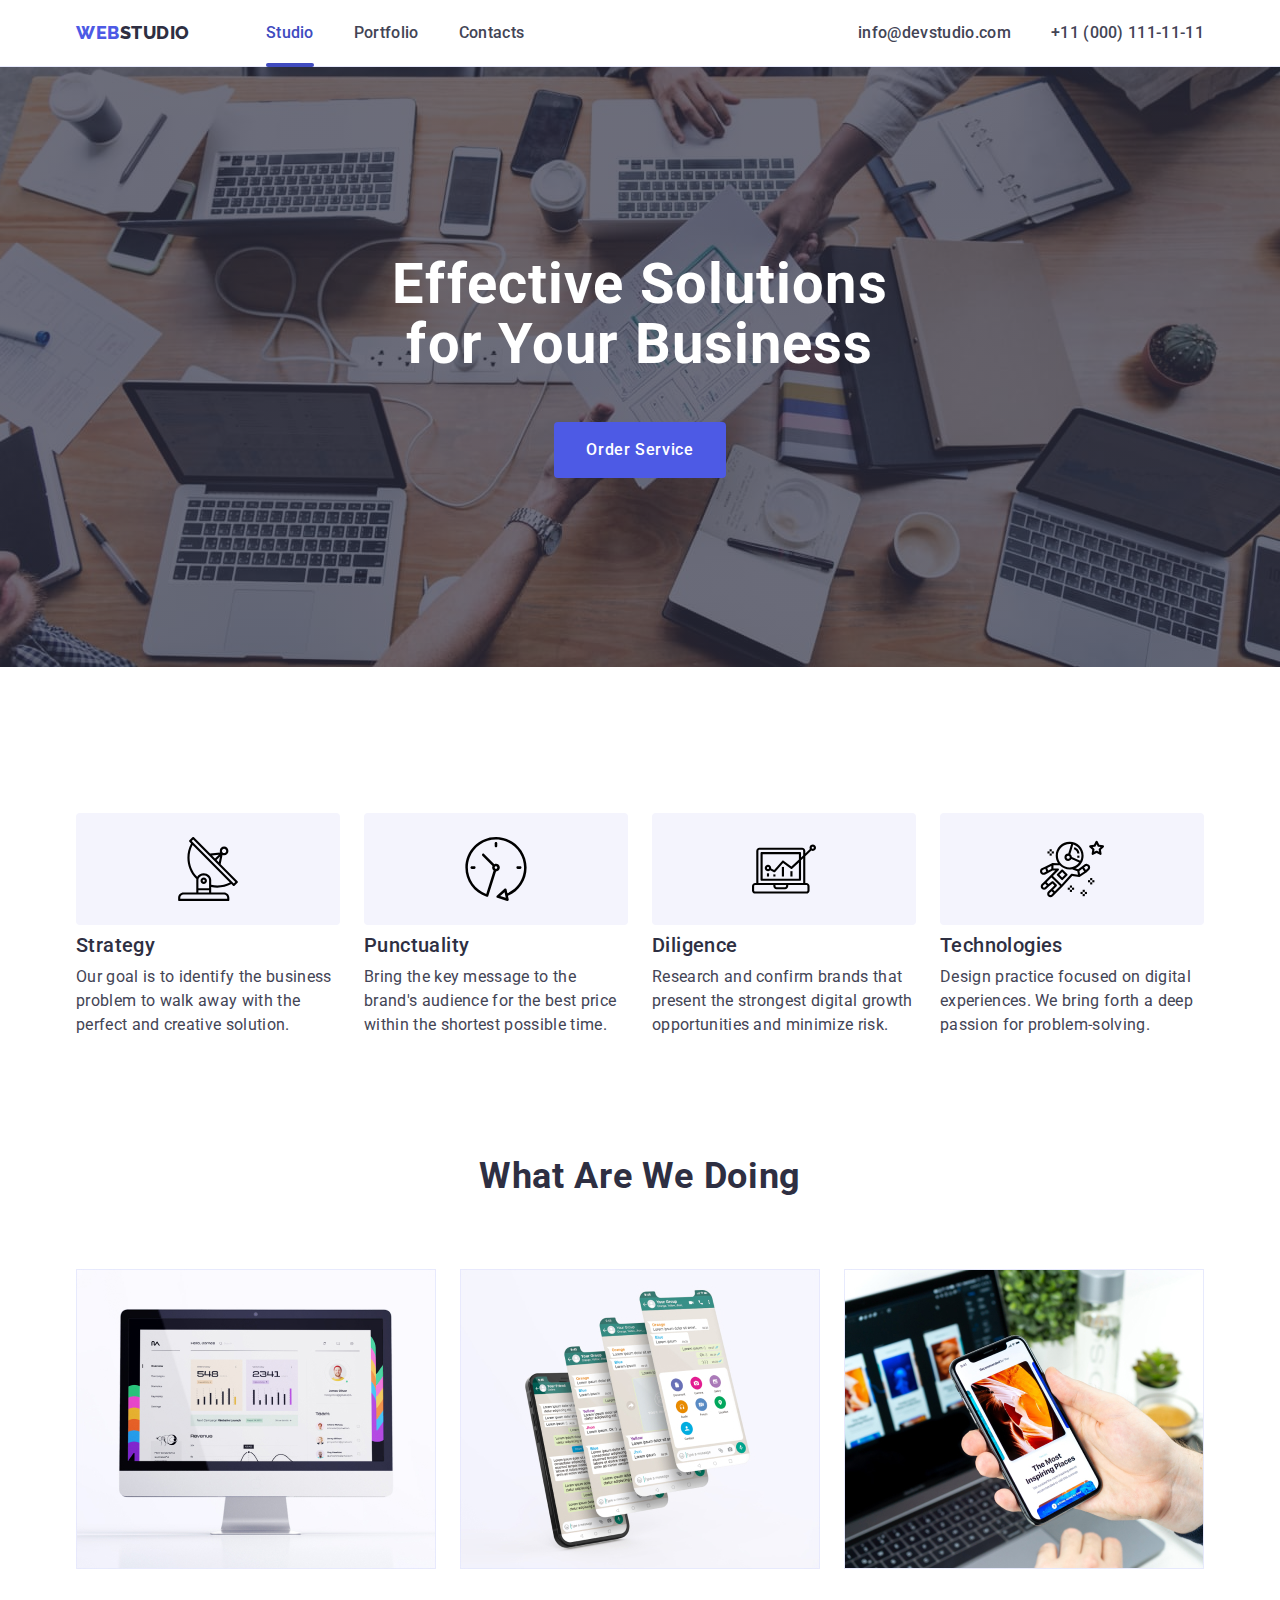
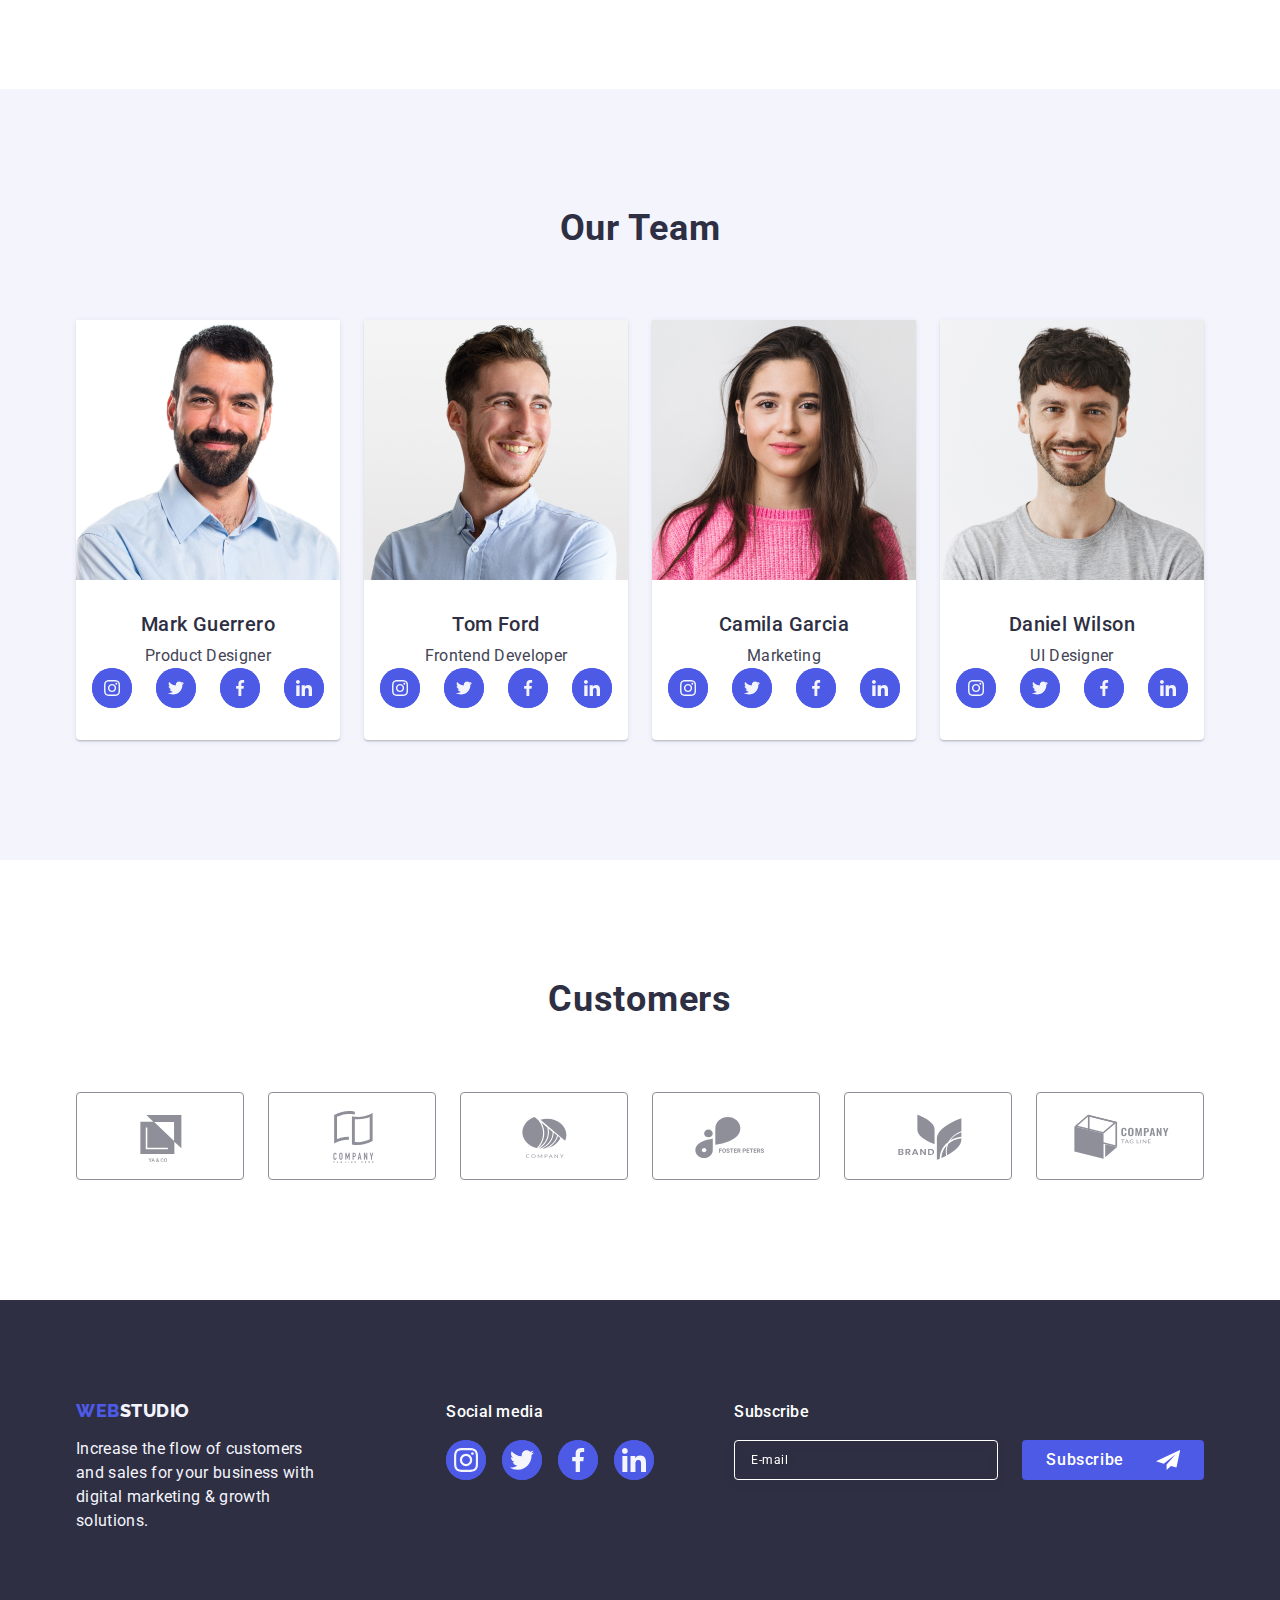
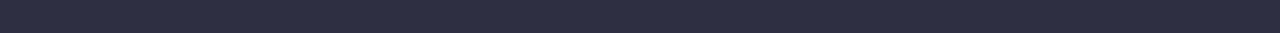
==== index.html @ 7e7fd212 "Studio" ====
<!DOCTYPE html>
<html lang="en">
  <head>
    <meta charset="UTF-8" />
    <meta http-equiv="X-UA-Compatible" content="IE=edge" />
    <meta name="viewport" content="width=device-width, initial-scale=1.0" />
    <title>Studio</title>
    <link rel="preconnect" href="https://fonts.googleapis.com" />
    <link rel="preconnect" href="https://fonts.gstatic.com" crossorigin />
    <link
      href="https://fonts.googleapis.com/css2?family=Raleway:wght@400;500;700&family=Roboto:wght@400;500;700&display=swap"
      rel="stylesheet"
    />
    <link
      rel="stylesheet"
      href="https://cdnjs.cloudflare.com/ajax/libs/modern-normalize/1.1.0/modern-normalize.min.css"
    />
    <link rel="stylesheet" href="./css/styles.css" />
  </head>
  <body>
    <header class="page-head">
      <div class="pg-hd container">
        <nav class="nav">
          <a href="./index.html" class="logo link">
            Web<span class="web">Studio</span></a
          >
          <ul class="site-nav list">
            <li class="item"><a href="./index.html" class="current-link">Studio</a></li>
            <li class="item">
              <a href="./portfolio.html" class="link">Portfolio</a>
            </li>
            <li class="item"><a href="" class="link">Contacts</a></li>
          </ul>
        </nav>
        <address class="address">
          <ul class="contact list">
            <li class="item">
              <a href="mailto:info@devstudio.com" class="link"
                >info@devstudio.com</a
              >
            </li>

            <li class="item">
              <a href="tel:+110001111111" class="link">+11 (000) 111-11-11</a>
            </li>
          </ul>
        </address>
      </div>
    </header>

    <main>
      <!-- hero -->
      <section class="hero">
        <div class="container">
          <h1 class="hero-title">Effective Solutions for Your Business</h1>
          <button type="button" class="button stu" data-modal-open>
            Order Service
          </button>
        </div>
      </section>
      <!-- Adventages -->
      <section class="section adventages">
        <div class="container">
          <h2 class="adv-title">Adventages</h2>
          <ul class="advent list">
            <li class="adventage-item">
              <div class="svg-adv">
                <svg width="64" height="64">
                  <use href="./images/icons.svg#icon-antenna"></use>
                </svg>
              </div>
              <h3 class="adventages-title">Strategy</h3>
              <p class="text">
                Our goal is to identify the business problem to walk away with
                the perfect and creative solution.
              </p>
            </li>
            <li class="adventage-item">
              <div class="svg-adv">
                <svg height="64" width="64">
                  <use href="./images/icons.svg#icon-clock"></use>
                </svg>
              </div>
              <h3 class="adventages-title">Punctuality</h3>
              <p class="text">
                Bring the key message to the brand's audience for the best price
                within the shortest possible time.
              </p>
            </li>
            <li class="adventage-item">
              <div class="svg-adv">
                <svg width="64" height="64">
                  <use href="./images/icons.svg#icon-diagram"></use>
                </svg>
              </div>
              <h3 class="adventages-title">Diligence</h3>
              <p class="text">
                Research and confirm brands that present the strongest digital
                growth opportunities and minimize risk.
              </p>
            </li>
            <li class="adventage-item">
              <div class="svg-adv">
                <svg width="64" height="64">
                  <use href="./images/icons.svg#icon-astronaut"></use>
                </svg>
              </div>
              <h3 class="adventages-title">Technologies</h3>
              <p class="text">
                Design practice focused on digital experiences. We bring forth a
                deep passion for problem-solving.
              </p>
            </li>
          </ul>
        </div>
      </section>
      <!-- What are we doing -->
      <section class="doo section">
        <div class="container">
          <h2 class="section-title">What are we doing</h2>
          <ul class="doing list">
            <li class="item">
              <img src="./images/mon.jpg" alt="Monitor" width="360" />
            </li>
            <li class="item">
              <img
                src="./images/phones.jpg"
                alt="phone with duplicated screens"
                width="360"
              />
            </li>
            <li class="item">
              <img
                src="./images/phone&mon.jpg"
                alt="phone and on the background monitor"
                width="360"
              />
            </li>
          </ul>
        </div>
      </section>
      <!-- Our Team -->
      <section class="section team">
        <div class="container">
          <h2 class="section-title">Our Team</h2>
          <ul class="team-list list">
            <li class="card">
              <img
                src="./images/worker1.jpg"
                alt="Man have black beard and wearing blue shirt"
                width="264"
              />

              <div class="tim">
                <h3 class="team-name">Mark Guerrero</h3>
                <p class="prof">Product Designer</p>
                <ul class="socmed list">
                  <li class="socmed-cont">
                    <a href="" class="socmed-link-sec">
                      <svg class="socmed-icon" width="16" height="16">
                        <use href="./images/icons.svg#icon-instagram"></use>
                      </svg>
                    </a>
                  </li>
                  <li class="socmed-cont">
                    <a href="" class="socmed-link-sec">
                      <svg class="socmed-icon" width="16" height="16">
                        <use href="./images/icons.svg#icon-twitter"></use>
                      </svg>
                    </a>
                  </li>
                  <li class="socmed-cont">
                    <a href="" class="socmed-link-sec"
                      ><svg class="socmed-icon" width="16" height="16">
                        <use href="./images/icons.svg#icon-facebook"></use>
                      </svg>
                    </a>
                  </li>
                  <li class="socmed-cont">
                    <a href="" class="socmed-link-sec"
                      ><svg class="socmed-icon" width="16" height="16">
                        <use href="./images/icons.svg#icon-linkedin"></use>
                      </svg>
                    </a>
                  </li>
                </ul>
              </div>
            </li>

            <li class="card">
              <img
                src="./images/worker2.jpg"
                alt="Man have red beard and wearing blue shirt"
                width="264"
              />
              <div class="tim">
                <h3 class="team-name">Tom Ford</h3>
                <p class="prof">Frontend Developer</p>

                <ul class="socmed list">
                  <li class="socmed-cont">
                    <a href="" class="socmed-link-sec">
                      <svg class="socmed-icon" width="16" height="16">
                        <use href="./images/icons.svg#icon-instagram"></use>
                      </svg>
                    </a>
                  </li>
                  <li class="socmed-cont">
                    <a href="" class="socmed-link-sec">
                      <svg class="socmed-icon" width="16" height="16">
                        <use href="./images/icons.svg#icon-twitter"></use>
                      </svg>
                    </a>
                  </li>
                  <li class="socmed-cont">
                    <a href="" class="socmed-link-sec"
                      ><svg class="socmed-icon" width="16" height="16">
                        <use href="./images/icons.svg#icon-facebook"></use>
                      </svg>
                    </a>
                  </li>
                  <li class="socmed-cont">
                    <a href="" class="socmed-link-sec"
                      ><svg class="socmed-icon" width="16" height="16">
                        <use href="./images/icons.svg#icon-linkedin"></use>
                      </svg>
                    </a>
                  </li>
                </ul>
              </div>
            </li>
            <li class="card">
              <img
                src="./images/worker3.jpg"
                alt="Girl with long brown hair and wearing in pink sweater"
                width="264"
              />
              <div class="tim">
                <h3 class="team-name">Camila Garcia</h3>
                <p class="prof">Marketing</p>

                <ul class="socmed list">
                  <li class="socmed-cont">
                    <a href="" class="socmed-link-sec">
                      <svg class="socmed-icon" width="16" height="16">
                        <use href="./images/icons.svg#icon-instagram"></use>
                      </svg>
                    </a>
                  </li>
                  <li class="socmed-cont">
                    <a href="" class="socmed-link-sec">
                      <svg class="socmed-icon" width="16" height="16">
                        <use href="./images/icons.svg#icon-twitter"></use>
                      </svg>
                    </a>
                  </li>
                  <li class="socmed-cont">
                    <a href="" class="socmed-link-sec"
                      ><svg class="socmed-icon" width="16" height="16">
                        <use href="./images/icons.svg#icon-facebook"></use>
                      </svg>
                    </a>
                  </li>
                  <li class="socmed-cont">
                    <a href="" class="socmed-link-sec"
                      ><svg class="socmed-icon" width="16" height="16">
                        <use href="./images/icons.svg#icon-linkedin"></use>
                      </svg>
                    </a>
                  </li>
                </ul>
              </div>
            </li>
            <li class="card">
              <img
                src="./images/worker4.jpg"
                alt="Man have short black beard and wearing gray t-shirt"
                width="264"
              />
              <div class="tim">
                <h3 class="team-name">Daniel Wilson</h3>
                <p class="prof">UI Designer</p>
                <ul class="socmed list">
                  <li class="socmed-cont">
                    <a href="" class="socmed-link-sec">
                      <svg class="socmed-icon" width="16" height="16">
                        <use href="./images/icons.svg#icon-instagram"></use>
                      </svg>
                    </a>
                  </li>
                  <li class="socmed-cont">
                    <a href="" class="socmed-link-sec">
                      <svg class="socmed-icon" width="16" height="16">
                        <use href="./images/icons.svg#icon-twitter"></use>
                      </svg>
                    </a>
                  </li>
                  <li class="socmed-cont">
                    <a href="" class="socmed-link-sec"
                      ><svg class="socmed-icon" width="16" height="16">
                        <use href="./images/icons.svg#icon-facebook"></use>
                      </svg>
                    </a>
                  </li>
                  <li class="socmed-cont">
                    <a href="" class="socmed-link-sec"
                      ><svg class="socmed-icon" width="16" height="16">
                        <use href="./images/icons.svg#icon-linkedin"></use>
                      </svg>
                    </a>
                  </li>
                </ul>
              </div>
            </li>
          </ul>
        </div>
      </section>

      <!-- Customers -->

      <section class="cust-section">
        <div class="container">
          <h2 class="section-title customer">Customers</h2>
          <ul class="custom list">
            <li class="cust">
              <a href="" class="cust-link">
                <svg class="cust-svg" width="104" height="56">
                  <use href="./images/icons.svg#icon-Logo"></use>
                </svg>
              </a>
            </li>
            <li class="cust">
              <a href="" class="cust-link">
                <svg class="cust-svg" width="104" height="56">
                  <use href="./images/icons.svg#icon-Logo-1"></use>
                </svg>
              </a>
            </li>
            <li class="cust">
              <a href="" class="cust-link">
                <svg class="cust-svg" width="104" height="56">
                  <use href="./images/icons.svg#icon-Logo-2"></use>
                </svg>
              </a>
            </li>
            <li class="cust">
              <a href="" class="cust-link">
                <svg class="cust-svg" width="104" height="56">
                  <use href="./images/icons.svg#icon-Logo-3"></use>
                </svg>
              </a>
            </li>
            <li class="cust">
              <a href="" class="cust-link">
                <svg class="cust-svg" width="104" height="56">
                  <use href="./images/icons.svg#icon-Logo-4"></use>
                </svg>
              </a>
            </li>
            <li class="cust">
              <a href="" class="cust-link">
                <svg class="cust-svg" width="104" height="56">
                  <use href="./images/icons.svg#icon-Logo-5"></use>
                </svg>
              </a>
            </li>
          </ul>
        </div>
      </section>
    </main>

    <footer class="foot-site">
      <div class="foot-cont container">
        <div class="foot">
          <a href="./index.html" class="logo-footer link"
            >Web<span class="web">Studio</span></a
          >
          <p class="foot-text">
            Increase the flow of customers and sales for your business with
            digital marketing & growth solutions.
          </p>
        </div>
        <div class="social-media">
          <p class="foot-h">Social media</p>
          <ul class="socmed-item list">
            <li class="socmed-cont">
              <a href="" class="socmed-link"
                ><svg class="socmed-icon" width="24" height="24">
                  <use href="./images/icons.svg#icon-instagram"></use>
                </svg>
              </a>
            </li>
            <li class="socmed-cont">
              <a href="" class="socmed-link"
                ><svg class="socmed-icon" width="24" height="24">
                  <use href="./images/icons.svg#icon-twitter"></use>
                </svg>
              </a>
            </li>
            <li class="socmed-cont">
              <a href="" class="socmed-link"
                ><svg class="socmed-icon" width="24" height="24">
                  <use href="./images/icons.svg#icon-facebook"></use>
                </svg>
              </a>
            </li>
            <li class="socmed-cont">
              <a href="" class="socmed-link"
                ><svg class="socmed-icon" width="24" height="24">
                  <use href="./images/icons.svg#icon-linkedin"></use>
                </svg>
              </a>
            </li>
          </ul>
        </div>

        <div class="mail-podpis">
          <p class="foot-h">Subscribe</p>
          <form class="mailing-list">
            <label class="mailling">
              <input
                type="email"
                name="mail"
                placeholder="E-mail"
                class="e-mail"
              />
            </label>
            <button type="submit" class="sub button">
              Subscribe
              <svg width="24" height="24" class="send-ic">
                <use href="./images/icons.svg#icon-send"></use>
              </svg>
            </button>
          </form>
        </div>
      </div>
    </footer>

    <!-- modal -->

    <div class="backdrop is-hidden" data-modal>
      <div class="modal">
        <button type="button" class="close-but" data-modal-close>
          <svg width="8" height="8" class="cross">
            <use href="./images/icons.svg#icon-close"></use>
          </svg>
        </button>

        <p class="modal-title">Leave your contacts and we will call you back</p>

        <form>
          <div class="user-point">
            <label class="label" for="user-name"> Name </label>

            <div class="form-field">
              <input
                type="text"
                name="user-name"
                id="user-name"
                class="form-input"
              />

              <svg class="modal-img" width="18" height="24">
                <use href="./images/icons.svg#icon-person"></use>
              </svg>
            </div>
          </div>

          <div class="user-point">
            <label class="label" for="user-phone"> Phone </label>

            <div class="form-field">
              <input type="tel" name="tel" id="user-phone" class="form-input" />

              <svg class="modal-img" width="18" height="24">
                <use href="./images/icons.svg#icon-phone"></use>
              </svg>
            </div>
          </div>

          <div class="user-point">
            <label class="label" for="user-mail"> Email </label>

            <div class="form-field">
              <input
                type="text"
                name="mail"
                id="user-mail"
                class="form-input"
              />

              <svg class="modal-img" width="18" height="24">
                <use href="./images/icons.svg#icon-email"></use>
              </svg>
            </div>
          </div>

          <div class="comment-form">
            <label for="user-comment" class="label"> Comment</label>

            <textarea
              name="user-comment"
              id="user-comment"
              rows="5"
              placeholder="Text input"
              class="form-input textarea"
            ></textarea>
          </div>

          <div class="checkbox-form">
            <input
              type="checkbox"
              name="user-privacy"
              value="true"
              id="user-privacy"
              class="checkbox visually-hidden"
            />

            <label for="user-privacy" class="label">
              <span class="chebox">
                <svg width="10" height="8" class="che-box">
                  <use href="./images/icons.svg#icon-Accept"></use>
                </svg>
              </span>
              I accept the terms and conditions of the
              <a href="#" class="upp">Privacy Policy</a>
            </label>
          </div>

          <button type="submit" class="button send">Send</button>
        </form>
        
      </div>
    </div>

    <!-- open/close button -->

    <script src="./js/modal.js"></script>
  </body>
</html>
---- css/styles.css ----
:root {
  --general-text-color: #434455;
  --footer-text-color: #f4f4fd;
  --title-text-color: #2e2f42;
  --primty-brand: #4d5ae5;
  --CTA: #404bbf;
  --port-but: #e7e9fc;
  --primary-white: #ffffff;
  --team-bg: #f4f4fd;
  --green: #31d0aa;
}

h1,
h2,
h3,
h4,
p {
  margin-top: 0;
  margin-bottom: 0;
}

ul {
  padding: 0;
}

.container {
  width: 1158px;
  margin-right: auto;
  margin-left: auto;
  padding: 0 15px;

  /* temprorary */
  /* outline: 2px solid tomato; */
}

img {
  display: block;
}

body {
  font-family: "Roboto", sans-serif;
  background-color: #ffffff;
  font-style: normal;
  font-weight: 500;
  font-size: 16px;
  line-height: 1.1;
  letter-spacing: 0.02em;
  color: var(--general-text-color);
}

.visually-hidden {
  position: absolute;
  width: 1px;
  height: 1px;
  margin: -1px;
  bottom: 0;
  padding: 0;
  white-space: nowrap;
  clip-path: inset(100%);
  clip: rect(0 0 0 0);
  overflow: hidden;
}

/* logo */

.logo {
  text-decoration: none;
  color: var(--primty-brand);
  text-transform: uppercase;
  font-family: "Raleway", sans-serif;
  font-style: normal;
  font-weight: 800;
  font-size: 18px;
  line-height: 1.17;
  letter-spacing: 0.03em;

  margin-right: 76px;
}

.logo .link {
  text-decoration: none;
  margin-right: 76px;
}

.web {
  color: var(--title-text-color);
}

.page-head {
  border-bottom: 1px solid var(--port-but);
  box-shadow: 0px 2px 1px rgba(46, 47, 66, 0.08),
    0px 1px 1px rgba(46, 47, 66, 0.16), 0px 1px 6px rgba(46, 47, 66, 0.08);
}

.pg-hd {
  display: flex;
  width: 1158px;
  margin: 0 auto;
  align-items: center;
}

/* nav */
.nav {
  display: flex;
  align-items: center;
}

.site-nav {
  display: flex;
}

.site-nav > .item {
  margin-right: 40px;
  position: relative;
}

.site-nav .item:last-child {
  margin-right: 0;
}

.current-link {
  color: var(--CTA);
  position: relative;
  padding-bottom: 24px;
  padding-top: 24px;
  text-decoration: none;
  display: block;
}

/* .current-link::after {
  content: '';
  position: absolute;
  left: 0;
  bottom: -1px;

  display: block;
  width: 100%;
  height: 4px;
  border-radius: 2px;
  background-color: var(--CTA);
} */

.list {
  list-style: none;
  margin-top: 0;
  margin-bottom: 0;
}

.site-nav .link {
  position: relative;
  display: block;
  padding-top: 24px;
  padding-bottom: 24px;
  text-decoration: none;
  color: currentColor;

  transition: color 250ms cubic-bezier(0.4, 0, 0.2, 1);
}

.site-nav .current-link::after {
  content: "";
  position: absolute;
  left: 0;
  bottom: -1px;

  display: block;
  width: 100%;
  height: 4px;
  border-radius: 2px;
  background-color: var(--CTA);
}

.site-nav .link:hover,
.site-nav .link:focus,
.site-nav .link:active {
  color: var(--CTA);
}

/* address */

.contact {
  display: flex;
  align-items: center;
}

.contact .link {
  transition: color 250ms cubic-bezier(0.4, 0, 0.2, 1);
}

.contact > .item:not(:last-child) {
  margin-right: 40px;
}

.address {
  list-style: none;
  font-style: normal;
  margin-left: auto;
}

.address .link:hover,
.address .link:focus {
  list-style: none;
  color: var(--CTA);
}

.address .link {
  text-decoration: none;
  color: var(--general-text-color);
}

/* buttons */

.button {
  font-family: "Roboto", sans-serif;
  font-size: 16px;
  font-weight: 500;
  line-height: 1.5;
  letter-spacing: 0.04em;
  text-align: center;
  cursor: pointer;
  border-radius: 4px;
  min-width: 169px;
  height: 56px;
  border: none;
  display: block;
}

.stu {
  color: var(--primary-white);
  background-color: var(--primty-brand);
  padding: 16px 32px;
  margin-right: auto;
  margin-left: auto;

  transition: background-color 250ms cubic-bezier(0.4, 0, 0.2, 1);
}

.stu:hover,
.stu:focus {
  background-color: var(--CTA);
}

.port {
  padding-left: 24px;
  padding-right: 24px;
  padding-top: 12px;
  padding-bottom: 12px;
  color: var(--primty-brand);
  background-color: var(--team-bg);
  border: 1px solid var(--port-but);

  font-family: "Roboto", sans-serif;
  font-size: 16px;
  font-weight: 500;
  line-height: 1.5;
  letter-spacing: 0.04em;
  text-align: center;
  cursor: pointer;
  border-radius: 4px;
  height: 56px;
  border: none;
  display: block;

  transition: color 250ms cubic-bezier(0.4, 0, 0.2, 1),
    background-color 250ms cubic-bezier(0.4, 0, 0.2, 1),
    border-color 250ms cubic-bezier(0.4, 0, 0.2, 1),
    box-shadow 250ms cubic-bezier(0.4, 0, 0.2, 1);
}

.port:hover,
.port:focus {
  color: var(--primary-white);
  background-color: var(--CTA);
  border: 1px solid transparent;
  box-shadow: 0px 3px 1px rgba(0, 0, 0, 0.1), 0px 2px 1px rgba(0, 0, 0, 0.08),
    0px 2px 2px rgba(0, 0, 0, 0.12);
}

/* studio */

/* sections */

.section {
  padding-top: 120px;
  /* background-color: teal; */
}

/* hero */

.hero {
  text-align: center;
  padding-top: 188px;
  padding-bottom: 188px;

  display: block;
  max-width: 1440px;
  min-height: 600px;
  margin-right: auto;
  margin-left: auto;
  background-image: linear-gradient(
      rgba(46, 47, 66, 0.7),
      rgba(46, 47, 66, 0.7)
    ),
    url(../images/bgim.jpg);
  background-size: cover;
  background-repeat: no-repeat;
  background-position: center;
}

.hero-title {
  color: var(--primary-white);
  font-style: normal;
  font-weight: 700;
  font-size: 56px;
  line-height: 1.07;
  letter-spacing: 0.02em;
  text-align: center;
  margin-bottom: 48px;
  max-width: 496px;
  margin-right: auto;
  margin-left: auto;
}
.section-title {
  color: var(--title-text-color);
}

/* adventages */

.adventages {
  padding-top: 120px;
  padding-bottom: 120px;
}

.advent {
  display: flex;
  justify-content: center;
}

.adventages ul {
  padding: 0;
}

.svg-adv {
  display: flex;
  content: "";
  height: 112px;
  background-color: var(--team-bg);
  border-radius: 4px;
  background-size: contain;
  background-repeat: no-repeat;
  background-position: center;
  align-items: center;
  justify-content: center;
  border-radius: 4px;
  margin-bottom: 8px;
}

.adventage-item {
  flex-basis: calc((100% - 3 * 24px) / 4);
}

.advent > .adventage-item:not(:last-child) {
  margin-right: 24px;
}

.list {
  list-style: none;
}

.adv-title {
  visibility: hidden;
}

.adventages-title {
  color: var(--title-text-color);
  font-size: 20px;
  font-weight: 500;
  line-height: 24px;
  letter-spacing: 0.02em;
  text-align: left;
  margin-bottom: 8px;
}

.adventages .text {
  font-weight: 400;
  font-size: 16px;
  line-height: 1.5;
}
/* What are we doing */

.doo {
  padding-bottom: 120px;
  padding-top: 0;
}

.doing {
  display: flex;
  justify-content: center;
}

.doing .item {
  margin-right: 24px;
}

.doing .item:last-child {
  margin-right: 0;
}

.section-title {
  font-style: normal;
  font-weight: 700;
  font-size: 36px;
  line-height: 1.1;
  color: var(--title-text-color);
  text-align: center;
  letter-spacing: 0.02em;
  text-transform: capitalize;
  text-align: center;
  margin-bottom: 72px;
}

/* team */

.tim {
  padding-top: 32px;
  padding-bottom: 32px;
}

.team {
  background-color: var(--team-bg);
  padding-top: 120px;
  padding-bottom: 120px;
  display: flex;
  flex-wrap: wrap;
  justify-content: center;
}

.team-list {
  display: flex;
}

.team-name {
  font-size: 20px;
  font-weight: 500;
  line-height: 24px;
  letter-spacing: 0.02em;
  color: var(--title-text-color);
  text-align: center;
  /* margin-top: 32px; */
  margin-bottom: 8px;
}

.team .card {
  background-color: var(--primary-white);
  border-radius: 0px 0px 4px 4px;
  flex-basis: calc((100% - 3 * 24px) / 4);
  box-shadow: 0px 1px 6px rgba(46, 47, 66, 0.08),
    0px 1px 1px rgba(46, 47, 66, 0.16), 0px 2px 1px rgba(46, 47, 66, 0.08);
}

.team .card:not(:last-child) {
  margin-right: 24px;
}

.n_and_p {
  /* padding-bottom: 32px;
  padding-top: 32px; */
  padding-left: 16px;
  padding-right: 16px;
}

.prof {
  font-weight: 400;
  font-size: 16px;
  line-height: 1.5;
  text-align: center;
  letter-spacing: 0.02em;
  /* margin-bottom: 32px; */
}

.card .socmed {
  justify-content: center;
}

/* Custoners */

.cust-section {
  padding-top: 120px;
  padding-bottom: 120px;
}

.custom {
  display: flex;
  gap: 24px;
}

.cust {
  width: calc((100% - 120px) / 6);
  height: 88px;
}

.cust-link {
  width: 100%;
  height: 100%;
  border: 1px solid #8e8f99;
  border-radius: 4px;
  display: flex;
  align-items: center;
  justify-content: center;
  color: #8e8f99;

  transition: border-color 250ms cubic-bezier(0.4, 0, 0.2, 1),
    color 250ms cubic-bezier(0.4, 0, 0.2, 1);
}

.cust-link:hover,
.cust-link:focus {
  border-color: var(--CTA);
  color: var(--CTA);
}

.cust-svg {
  fill: currentColor;
}

.customer {
  line-height: 1.11;
}

/* portfolio */

.hide-title {
  visibility: hidden;
}

.bitem:not(:last-child) {
  margin-right: 24px;
}

.btn {
  display: flex;
  justify-content: center;
  padding-top: 120px;
  margin-bottom: 72px;
}

.btn > .item:not(:last-child) {
  margin-right: 24px;
}

.main-portf {
  padding-top: 96px;
  padding-bottom: 120px;
}

.main-portf ul {
  padding: 0;
}

.examples {
  list-style: none;
  padding-top: 120px;
  display: flex;
  flex-wrap: wrap;
  justify-content: center;
}

.examples > .examples-item {
  width: calc((100% - 48px) / 3);
  border-top: none;
  margin-right: 24px;
  margin-bottom: 48px;

  position: relative;
}

.examples > .examples-item:nth-child(3n) {
  margin-right: 0;
}

.examples > .examples-item:nth-last-child(-n + 3) {
  margin-bottom: 0px;
}

.examples-item:hover,
.examples-item:focus {
  box-shadow: 0px 1px 6px rgba(46, 47, 66, 0.08),
    0px 1px 1px rgba(46, 47, 66, 0.16), 0px 2px 1px rgba(46, 47, 66, 0.08);
  cursor: pointer;
}

.item-item {
  padding: 32px 16px;
  border: 1px solid var(--port-but);
  border-top: none;
}

.example-title {
  font-size: 20px;
  font-weight: 500;
  line-height: 24px;
  letter-spacing: 0.02em;
  color: var(--title-text-color);
  margin-bottom: 8px;
}

.hide-title .list {
  list-style: none;
  text-decoration: none;
}

.examples .link {
  list-style: none;
  text-decoration: none;
  display: block;

  transition: box-shadow 250ms cubic-bezier(0.4, 0, 0.2, 1);
}

.examples .link:focus,
.examples .link:hover {
  box-shadow: 0px 1px 6px rgba(46, 47, 66, 0.08),
    0px 1px 1px rgba(46, 47, 66, 0.16), 0px 2px 1px rgba(46, 47, 66, 0.08);
}

.examples .text {
  color: var(--general-text-color);
}

.product-thumb {
  display: block;
  position: relative;

  overflow: hidden;
}

.text-desc {
  content: "";
  position: absolute;
  top: 0;

  font-size: 16px;
  line-height: 1.5;
  letter-spacing: 0.02em;

  padding: 40px 32px;

  background-color: var(--primty-brand);

  height: 100%;
  width: 100%;

  display: flex;

  color: var(--footer-text-color);
  font-weight: 400;

  /* opacity: 0; */

  transform: translateY(100%);
  transition: transform 250ms cubic-bezier(0.4, 0, 0.2, 1);
}

.link:hover .text-desc,
.link:focus .text-desc {
  /* opacity: 1; */

  transform: translateY(0%);
}

/* backdrop */

.backdrop {
  position: fixed;
  top: 0;
  right: 0;

  width: 100%;
  height: 100%;

  background: rgba(46, 47, 66, 0.4);
  opacity: 1;

  transition: opacity 250ms cubic-bezier(0.4, 0, 0.2, 1),
    visibility 250ms cubic-bezier(0.4, 0, 0.2, 1);
}

.is-hidden {
  opacity: 0;
  visibility: hidden;
  pointer-events: none;
}

.modal {
  position: absolute;
  /* left: 516px;
  top: 80px; */
  padding: 72px 24px 24px 24px;

  left: 50%;
  top: 50%;
  transform: translate(-50%, -50%);

  width: 408px;
  min-height: 584px;

  background: #fcfcfc;
  box-shadow: 0px 1px 1px rgba(0, 0, 0, 0.14), 0px 1px 3px rgba(0, 0, 0, 0.12),
    0px 2px 1px rgba(0, 0, 0, 0.2);
  border-radius: 4px;

  transition: transform 250ms cubic-bezier(0.4, 0, 0.2, 1);
}

.cross {
  position: absolute;
  left: 50%;
  top: 50%;
  transform: translate(-50%, -50%);

  gap: 8px;

  transition: fill 250ms cubic-bezier(0.4, 0, 0.2, 1);
}

.close-but {
  content: "";
  display: flex;
  width: 24px;
  height: 24px;
  border-radius: 50%;

  position: absolute;
  right: 24px;
  top: 24px;
  transform: translate(-50%, -505);

  background-color: var(--port-but);
  border: 1px solid rgba(0, 0, 0, 0.1);

  align-items: center;
  justify-content: center;
  cursor: pointer;

  padding: 0;

  transition: background-color 250ms cubic-bezier(0.4, 0, 0.2, 1),
    border 250ms cubic-bezier(0.4, 0, 0.2, 1);
}

.close-but:hover,
.close-but:focus {
  background-color: var(--CTA);
  border: none;
  fill: var(--primary-white);
}

.user-point {
  margin-bottom: 8px;
}

.comment-form {
  margin-bottom: 16px;
}

.checkbox-form {
  margin-bottom: 24px;
}

.modal-title {
  display: block;
  text-align: center;
  justify-content: center;

  font-style: normal;
  font-weight: 500;
  font-size: 16px;
  line-height: 1.5;
  text-align: center;
  letter-spacing: 0.02em;
  color: var(--title-text-color);

  margin-bottom: 16px;
}

.label {
  font-weight: 400;
  font-size: 12px;
  line-height: 1.17;

  letter-spacing: 0.04em;

  color: #8e8f99;

  display: block;
  margin-bottom: 4px;
}

.form-input {
  width: 100%;
  height: 40px;

  border: 1px solid rgba(46, 47, 66, 0.4);
  /* var(--title-text-color, 40%) */
  border-radius: 4px;

  background-color: transparent;
  outline: transparent;

  transition: border-color 250ms cubic-bezier(0.4, 0, 0.2, 1);

  padding: 14px 20px;
  padding-left: 38px;
}

.form-input:focus-within {
  border-color: var(--primty-brand);
}

.modal-img {
  position: absolute;
  top: 50%;
  left: 16px;
  transform: translateY(-50%);

  transition: fill 250ms cubic-bezier(0.4, 0, 0.2, 1);
}

.form-input:focus-within + .modal-img {
  fill: var(--primty-brand);
}

.form-field {
  position: relative;
  /* display: block; */
  margin-bottom: 8px;
}

.textarea {
  resize: none;
  display: block;
  width: 100%;
  height: 120px;

  margin-top: 4px;

  padding: 8px 16px;

  border: 1px solid rgba(46, 47, 66, 0.4);
  border-radius: 4px;

  font-style: normal;
  font-weight: 400;
  font-size: 12px;
  line-height: 1.17;
  letter-spacing: 0.04em;
  color: rgba(46, 47, 66, 0.4);
}

textarea::placeholder {
  font-style: normal;
  font-weight: 400;
  font-size: 12px;
  line-height: 0.85;
  color: rgba(46, 47, 66, 0.4);
}

.chebox {
  display: inline-flex;
  width: 16px;
  height: 16px;
  border: 2px solid rgba(46, 47, 66, 0.4);
  border-radius: 2px;
  margin-right: 8px;
  border: 1px solid rgba(46, 47, 66, 0.4);  

  align-items: center;
  justify-content: center;

  fill: transparent;
  transition: background-color 250ms cubic-bezier(0.4, 0, 0.2, 1),
    border 250ms cubic-bezier(0.4, 0, 0.2, 1),
    fill 250ms cubic-bezier(0.4, 0, 0.2, 1);
}

.checkbox-form input:checked ~ .label > .chebox {
  border: none;
  background-color: var(--CTA);
  fill: var(--team-bg);
}

/* .checkbox {
  appearance: none;
  position: absolute;
} */

.policy {
  display: flex;
  margin-top: 16px;
  appearance: none;
  position: absolute;
  align-items: center;
}

.label .upp {
  color: var(--primty-brand);
}

.send {
  display: block;
  background-color: var(--primty-brand);
  color: var(--primary-white);

  position: absolute;
  right: 120px;
  bottom: 24px;

  min-width: 169px;
  height: 56px;
  /* margin-top: 24px; */
  font-family: "Roboto", sans-serif;
  font-style: normal;
  font-weight: 500;
  font-size: 16px;
  line-height: 24px;
  align-items: center;
  text-align: center;
  letter-spacing: 0.04em;
  color: var(--primary-white);

  cursor: pointer;

  border: none;
  border-radius: 4px;
  transition: background-color 250ms cubic-bezier(0.4, 0, 0.2, 1);
}

/* footer */

.foot {
  display: block;
  width: 264px;
  justify-content: space-evenly;
  margin-right: 120px;
}

.foot-site {
  background-color: var(--title-text-color);
  color: var(--footer-text-color);
  padding-top: 100px;
  padding-bottom: 100px;
  display: flex;

  justify-content: center;
}

.logo-footer {
  display: inline-block;
  text-decoration: none;
  color: var(--primty-brand);
  text-transform: uppercase;
  font-family: "Raleway", sans-serif;
  font-style: normal;
  font-weight: 800;
  font-size: 18px;
  line-height: 1.17;
  letter-spacing: 0.03em;
  margin-bottom: 16px;
}

.foot-h {
  margin-bottom: 16px;
  color: var(--primary-white);
  line-height: 1.5;
}

.foot-cont {
  display: flex;
  align-items: baseline;
}

.logo-footer .web {
  color: var(--footer-text-color);
}

.foot-text {
  max-width: 264px;
  font-weight: 400;
  line-height: 1.5;
}

.socmed {
  display: flex;
  padding: 0;
  gap: 24px;
}

.socmed-cont {
  display: flex;
  padding: 0;
  content: "";
  background-color: var(--primty-brand);
  background-size: auto;
  background-repeat: no-repeat;
  background-position: center;
  justify-content: center;
  align-items: center;
  border-radius: 50%;
  width: 40px;
  height: 40px;
  /* margin-right: 16px; */
}

.socmed-cont:hover,
.socmed-cont:focus {
  content: "";
  background-color: var(--green);
}

.socmed-link-sec {
  width: 100%;
  height: 100%;
  display: flex;
  align-items: center;
  justify-content: center;
  background-color: var(--primty-brand);
  border-radius: 50%;

  transition: background-color 250ms cubic-bezier(0.4, 0, 0.2, 1);
}

.socmed-link-sec:hover,
.socmed-link-sec:focus {
  content: "";
  background-color: var(--CTA);
}

.socmed-item {
  display: flex;
  padding: 0;
  gap: 16px;
}

.socmed-link {
  width: 100%;
  height: 100%;
  display: flex;
  align-items: center;
  justify-content: center;
  background-color: var(--primty-brand);
  border-radius: 50%;

  transition: background-color 250ms cubic-bezier(0.4, 0, 0.2, 1);
}

.socmed-link:hover,
.socmed-link:focus {
  content: "";
  background-color: var(--green);
}

.socmed-icon {
  fill: #f4f4fd;
}

.mailing-list {
  /* outline: 1px solid tomato; */

  display: flex;
  gap: 24px;
}

.mail-podpis {
  margin-left: 80px;
}

.e-mail {
  /* width: 100%; */
  height: 40px;
  width: 264px;

  border: 1px solid var(--primary-white);
  border-radius: 4px;
  background-color: transparent;
  color: var(--primary-white);

  padding: 8px 16px;
  padding-left: 16px;

  font-weight: 400;
  font-size: 12px;
  line-height: 1.5;
  letter-spacing: 0.04em;

  filter: drop-shadow(0px 4px 4px rgba(0, 0, 0, 0.15)); 
}


input::placeholder {
  color: var(--primary-white);
}

.send-ic {
  margin-left: 16px;
}

.sub {
  display: flex;
  justify-content: center;
  align-items: center;
  padding: 8px 24px;
  gap: 16px;

  background-color: var(--primty-brand);
  color: var(--primary-white);
  min-width: 165px;
  height: 40px;
  /* 
  margin-left: 24px; */
  font-family: "Roboto", sans-serif;
  font-style: normal;
  font-weight: 500;
  font-size: 16px;
  line-height: 24px;
  align-items: center;
  text-align: center;
  letter-spacing: 0.04em;
  color: var(--primary-white);
}

.submail {
  display: flex;
  align-items: center;
}
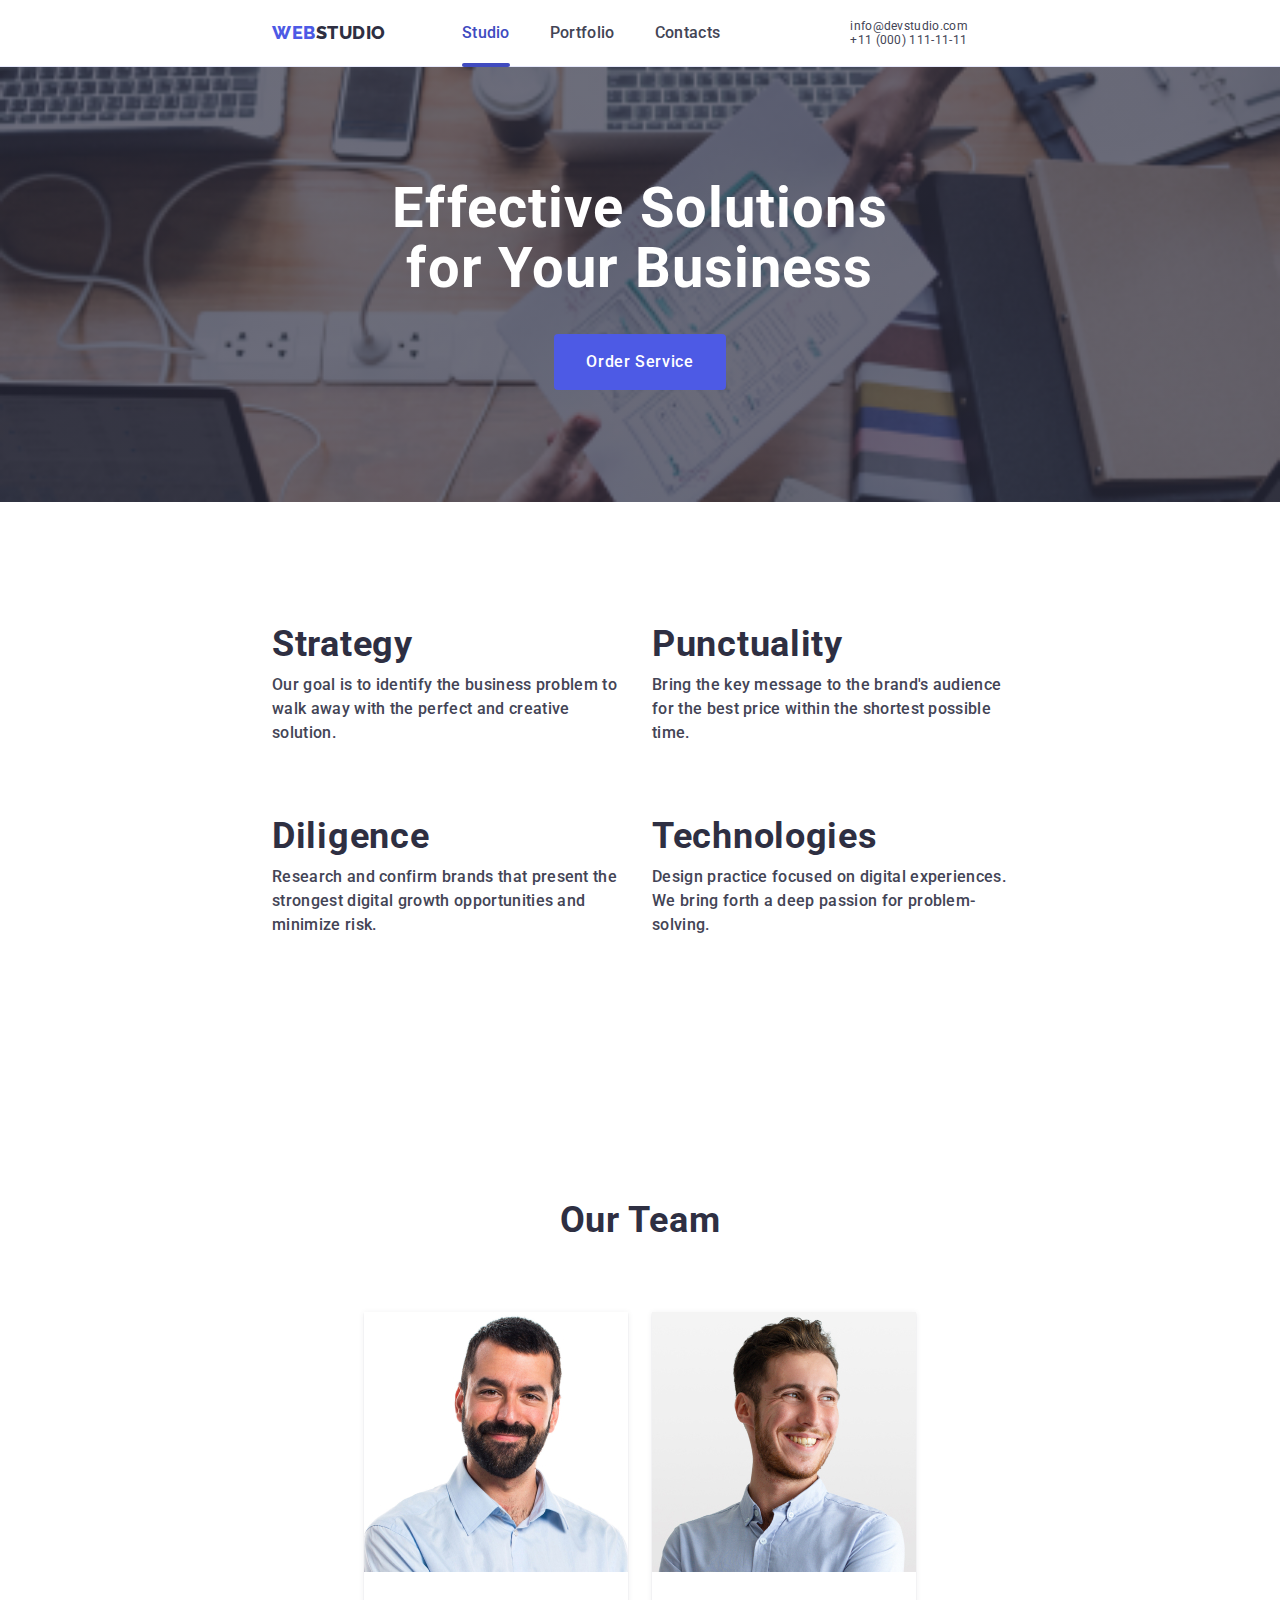
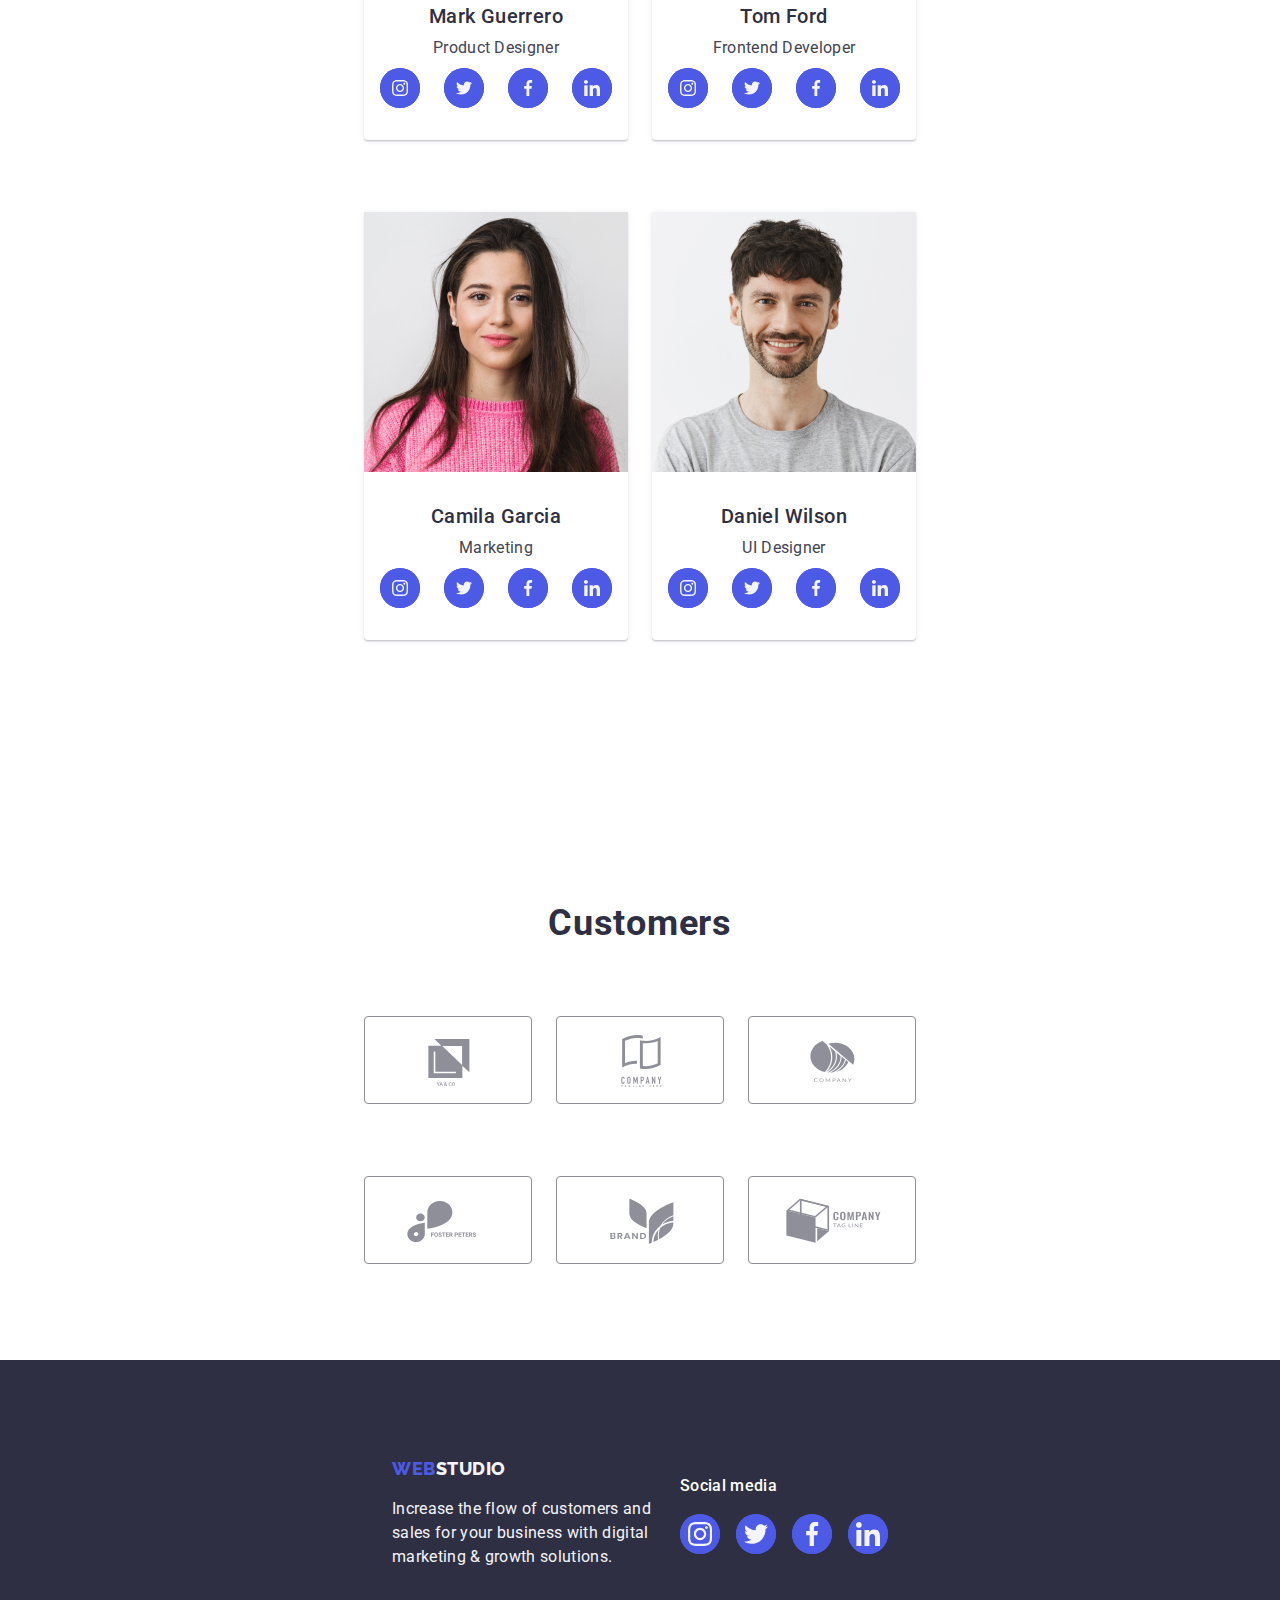
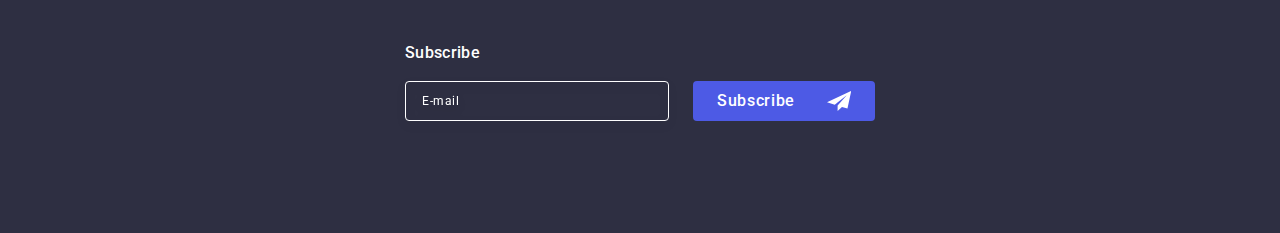
==== commit 93014d7e: "changed Studio" ====
--- a/index.html
+++ b/index.html
@@ -24,6 +24,7 @@
           <a href="./index.html" class="logo link">
             Web<span class="web">Studio</span></a
           >
+        <div class="notformob">
           <ul class="site-nav list">
             <li class="item"><a href="./index.html" class="current-link">Studio</a></li>
             <li class="item">
@@ -45,6 +46,9 @@
             </li>
           </ul>
         </address>
+
+        <div class="close"></div>
+        </div>
       </div>
     </header>
 
@@ -369,6 +373,8 @@
       </section>
     </main>
 
+    <!-- footer -->
+
     <footer class="foot-site">
       <div class="foot-cont container">
         <div class="foot">
@@ -438,7 +444,7 @@
 
     <!-- modal -->
 
-    <div class="backdrop is-hidden" data-modal>
+    <!-- <div class="backdrop is-hidden" data-modal>
       <div class="modal">
         <button type="button" class="close-but" data-modal-close>
           <svg width="8" height="8" class="cross">
@@ -531,7 +537,7 @@
         </form>
         
       </div>
-    </div>
+    </div> -->
 
     <!-- open/close button -->
 
--- a/css/styles.css
+++ b/css/styles.css
@@ -24,10 +24,11 @@
 }
 
 .container {
-  width: 1158px;
+  /* width: 1158px; */
+  width: 100%;
   margin-right: auto;
   margin-left: auto;
-  padding: 0 15px;
+  /* padding: 0 15px; */
 
   /* temprorary */
   /* outline: 2px solid tomato; */
@@ -106,7 +107,7 @@
 }
 
 .site-nav {
-  display: flex;
+  display: none;
 }
 
 .site-nav > .item {
@@ -179,7 +180,7 @@
 /* address */
 
 .contact {
-  display: flex;
+  display: none;
   align-items: center;
 }
 
@@ -192,7 +193,7 @@
 }
 
 .address {
-  list-style: none;
+  /* list-style: none; */
   font-style: normal;
   margin-left: auto;
 }
@@ -287,21 +288,29 @@
 
 /* hero */
 
+.close {
+  display: block;
+  width: 32px;
+  height: 20px;
+  background-color: tomato;
+  margin: 24px;
+}
+
 .hero {
   text-align: center;
   padding-top: 188px;
   padding-bottom: 188px;
-
-  display: block;
-  max-width: 1440px;
-  min-height: 600px;
-  margin-right: auto;
-  margin-left: auto;
+  /* 
+  display: block; */
+  width: 100%;
+  /* min-height: 600px; */
+  /* margin-right: 54px;
+  margin-left: 54px; */
   background-image: linear-gradient(
       rgba(46, 47, 66, 0.7),
       rgba(46, 47, 66, 0.7)
     ),
-    url(../images/bgim.jpg);
+    url(../images/mob-bg.jpg);
   background-size: cover;
   background-repeat: no-repeat;
   background-position: center;
@@ -311,14 +320,16 @@
   color: var(--primary-white);
   font-style: normal;
   font-weight: 700;
-  font-size: 56px;
-  line-height: 1.07;
+  font-size: 36px;
+  line-height: 1.11;
   letter-spacing: 0.02em;
   text-align: center;
-  margin-bottom: 48px;
-  max-width: 496px;
+  align-items: center;
+  margin-bottom: 72px;
+  max-width: 320px;
   margin-right: auto;
   margin-left: auto;
+  text-transform: capitalize;
 }
 .section-title {
   color: var(--title-text-color);
@@ -327,12 +338,11 @@
 /* adventages */
 
 .adventages {
-  padding-top: 120px;
-  padding-bottom: 120px;
+  padding-top: 96px;
+  padding-bottom: 96px;
 }
 
 .advent {
-  display: flex;
   justify-content: center;
 }
 
@@ -341,7 +351,7 @@
 }
 
 .svg-adv {
-  display: flex;
+  display: none;
   content: "";
   height: 112px;
   background-color: var(--team-bg);
@@ -360,7 +370,7 @@
 }
 
 .advent > .adventage-item:not(:last-child) {
-  margin-right: 24px;
+  margin-bottom: 72px;
 }
 
 .list {
@@ -373,22 +383,24 @@
 
 .adventages-title {
   color: var(--title-text-color);
-  font-size: 20px;
-  font-weight: 500;
-  line-height: 24px;
+  font-size: 36px;
+  font-weight: 700;
+  line-height: 1.11;
   letter-spacing: 0.02em;
   text-align: left;
   margin-bottom: 8px;
+  text-align: center;
 }
 
 .adventages .text {
-  font-weight: 400;
+  font-weight: 500;
   font-size: 16px;
   line-height: 1.5;
 }
 /* What are we doing */
 
 .doo {
+  display: none;
   padding-bottom: 120px;
   padding-top: 0;
 }
@@ -427,9 +439,9 @@
 }
 
 .team {
-  background-color: var(--team-bg);
-  padding-top: 120px;
-  padding-bottom: 120px;
+  /* background-color: var(--team-bg); */
+  padding-top: 96px;
+  padding-bottom: 96px;
   display: flex;
   flex-wrap: wrap;
   justify-content: center;
@@ -453,13 +465,17 @@
 .team .card {
   background-color: var(--primary-white);
   border-radius: 0px 0px 4px 4px;
-  flex-basis: calc((100% - 3 * 24px) / 4);
+  /* flex-basis: calc((100% - 3 * 24px) / 4); */
+  width: 264px;
+  height: 428px;
   box-shadow: 0px 1px 6px rgba(46, 47, 66, 0.08),
     0px 1px 1px rgba(46, 47, 66, 0.16), 0px 2px 1px rgba(46, 47, 66, 0.08);
+  /* margin-left: 82px;
+  margin-right: 82px; */
 }
 
 .team .card:not(:last-child) {
-  margin-right: 24px;
+  margin-bottom: 72px;
 }
 
 .n_and_p {
@@ -485,18 +501,20 @@
 /* Custoners */
 
 .cust-section {
-  padding-top: 120px;
-  padding-bottom: 120px;
+  padding-top: 96px;
+  padding-bottom: 96px;
+  /* margin: -16px; */
 }
 
 .custom {
   display: flex;
-  gap: 24px;
+  flex-wrap: wrap;
 }
 
 .cust {
-  width: calc((100% - 120px) / 6);
+  width: calc((100% - 16px) / 2);
   height: 88px;
+  margin-bottom: 72px;
 }
 
 .cust-link {
@@ -872,7 +890,7 @@
   border: 2px solid rgba(46, 47, 66, 0.4);
   border-radius: 2px;
   margin-right: 8px;
-  border: 1px solid rgba(46, 47, 66, 0.4);  
+  border: 1px solid rgba(46, 47, 66, 0.4);
 
   align-items: center;
   justify-content: center;
@@ -941,21 +959,24 @@
   display: block;
   width: 264px;
   justify-content: space-evenly;
-  margin-right: 120px;
+  margin-bottom: 72px;
 }
 
 .foot-site {
   background-color: var(--title-text-color);
   color: var(--footer-text-color);
-  padding-top: 100px;
-  padding-bottom: 100px;
+  padding-top: 98px;
+  padding-bottom: 96px;
   display: flex;
 
   justify-content: center;
 }
 
 .logo-footer {
-  display: inline-block;
+  display: flex;
+  width: 100%;
+  align-items: center;
+  justify-content: center;
   text-decoration: none;
   color: var(--primty-brand);
   text-transform: uppercase;
@@ -965,34 +986,46 @@
   font-size: 18px;
   line-height: 1.17;
   letter-spacing: 0.03em;
-  margin-bottom: 16px;
+  margin-bottom: 18px;
+}
+
+.foot-cont {
+  display: flex;
+  align-items: baseline;
+}
+
+.logo-footer .web {
+  color: var(--footer-text-color);
+}
+
+.foot-text {
+  max-width: 264px;
+  font-weight: 400;
+  font-size: 16px;
+  line-height: 1.5;
+}
+
+.social-media {
+  display: inline-block;
+  flex-wrap: wrap;
+  margin-bottom: 72px;
 }
 
 .foot-h {
+  display: flex;
+  justify-content: center;
+  align-items: center;
+
   margin-bottom: 16px;
   color: var(--primary-white);
   line-height: 1.5;
 }
 
-.foot-cont {
-  display: flex;
-  align-items: baseline;
-}
-
-.logo-footer .web {
-  color: var(--footer-text-color);
-}
-
-.foot-text {
-  max-width: 264px;
-  font-weight: 400;
-  line-height: 1.5;
-}
-
 .socmed {
   display: flex;
   padding: 0;
   gap: 24px;
+  margin-top: 8px;
 }
 
 .socmed-cont {
@@ -1037,6 +1070,8 @@
 
 .socmed-item {
   display: flex;
+  margin-left: auto;
+  margin-right: auto;
   padding: 0;
   gap: 16px;
 }
@@ -1066,19 +1101,21 @@
 .mailing-list {
   /* outline: 1px solid tomato; */
 
-  display: flex;
+  display: block;
   gap: 24px;
 }
 
-.mail-podpis {
+/* .mail-podpis {
   margin-left: 80px;
-}
+} */
 
 .e-mail {
   /* width: 100%; */
   height: 40px;
   width: 264px;
 
+  margin-bottom: 16px;
+
   border: 1px solid var(--primary-white);
   border-radius: 4px;
   background-color: transparent;
@@ -1092,9 +1129,8 @@
   line-height: 1.5;
   letter-spacing: 0.04em;
 
-  filter: drop-shadow(0px 4px 4px rgba(0, 0, 0, 0.15)); 
-}
-
+  filter: drop-shadow(0px 4px 4px rgba(0, 0, 0, 0.15));
+}
 
 input::placeholder {
   color: var(--primary-white);
@@ -1110,6 +1146,8 @@
   align-items: center;
   padding: 8px 24px;
   gap: 16px;
+  margin-left: auto;
+  margin-right: auto;
 
   background-color: var(--primty-brand);
   color: var(--primary-white);
@@ -1133,3 +1171,259 @@
   align-items: center;
 }
 
+/* mobilka */
+
+@media screen and (min-width: 428px) {
+  .hero {
+    padding-top: 112px;
+    padding-bottom: 112px;
+  }
+
+  .container {
+    width: 396px;
+    align-items: center;
+  }
+
+  .team-list {
+    flex-wrap: wrap;
+    justify-content: center;
+  }
+
+  .team > .container {
+    width: 264px;
+  }
+
+  .foot-cont {
+    width: 398px;
+    display: flex;
+    flex-wrap: wrap;
+    align-items: center;
+    justify-content: center;
+  }
+
+  @media screen and (max-width: 767px) {
+    /* cust */
+    .cust-section > .container {
+      width: 396px;
+    }
+
+    .custom {
+      justify-content: center;
+    }
+
+    .cust:nth-last-child(-n + 2) {
+      margin-bottom: 0;
+    }
+
+    .cust:not(:nth-child(2n)) {
+      margin-right: 16px;
+    }
+
+    .foot-h {
+      width: 100%;
+    }
+  }
+}
+
+/* tablet */
+
+@media screen and (min-width: 768px) {
+  .close {
+    display: none;
+  }
+
+  /* general */
+
+  .container {
+    width: 736px;
+  }
+
+  /* head */
+
+  .site-nav {
+    display: flex;
+  }
+
+  .contact {
+    display: block;
+  }
+
+  /* hero */
+
+  .hero-title {
+    text-transform: none;
+    font-size: 56px;
+    line-height: 1.07;
+    max-width: 496px;
+    margin-bottom: 36px;
+  }
+
+  /* adventages */
+
+  .advent {
+    display: flex;
+    flex-wrap: wrap;
+  }
+
+  .adventages-title {
+    text-align: left;
+  }
+
+  /* team */
+
+  .team > .container {
+    width: 552px;
+  }
+
+  .card:not(:nth-child(2n)) {
+    margin-right: 24px;
+  }
+
+  /* footer */
+
+  .foot-site > .container {
+    width: 552px;
+  }
+
+  .foot-cont {
+    display: flex;
+    flex-wrap: wrap;
+  }
+
+  .address .mailing-list {
+    display: flex;
+    margin-right: auto;
+  }
+
+  .foot-h {
+    display: inline-block;
+  }
+
+  .logo-footer {
+    display: inline-block;
+  }
+
+  .foot {
+    margin-right: 24px;
+  }
+
+  .mailing-list {
+    display: flex;
+  }
+
+  .socmed-item {
+    margin-right: 0;
+    margin-left: 0;
+  }
+
+  @media screen and (max-width: 1439px) {
+    .contact > .item {
+      font-family: "Roboto";
+      font-style: normal;
+      font-weight: 400;
+      font-size: 12px;
+      line-height: 1.17;
+      color: var(--general-text-color);
+    }
+
+    .adventage-item .text {
+      width: 356px;
+    }
+
+    .adventage-item:not(:nth-child(2n)) {
+      margin-right: 24px;
+    }
+
+    /* cust */
+
+    .cust-section > .container {
+      width: 552px;
+    }
+
+    .cust {
+      width: calc((100% - 48px) / 3);
+    }
+
+    .cust:nth-last-child(-n + 3) {
+      margin-bottom: 0;
+    }
+
+    .cust:not(:nth-child(3n)) {
+      margin-right: 24px;
+    }
+  }
+}
+
+/* desktop */
+
+@media screen and (min-width: 1440px) {
+  .contact {
+    display: flex;
+  }
+
+  .hero {
+    padding-top: 188px;
+    padding-bottom: 188px;
+
+    background-image: linear-gradient(
+        rgba(46, 47, 66, 0.7),
+        rgba(46, 47, 66, 0.7)
+      ),
+      url(../images/bgim.jpg);
+  }
+
+  .hero-title {
+    margin-bottom: 48px;
+  }
+
+  .container {
+    width: 1158px;
+  }
+
+  .svg-adv {
+    display: flex;
+  }
+
+  .advent > .adventage-item:not(:last-child) {
+    margin-right: 24px;
+  }
+
+  .doo {
+    display: flex;
+  }
+
+  .team > .container {
+    width: 100%;
+  }
+
+  .card:not(:last-child) {
+    margin-right: 24px;
+  }
+
+  .cust {
+    width: calc((100% - 120px) / 6);
+  }
+
+  .cust:not(:last-child) {
+    margin-right: 24px;
+  }
+
+  .foot-site > .container {
+    width: 100%;
+  }
+
+  .foot {
+    margin-right: 120px;
+    margin-bottom: 0;
+  }
+
+  .social-media {
+    margin-right: 80px;
+    margin-bottom: 0;
+  }
+
+  .foot-cont {
+    display: flex;
+    align-items: baseline;
+  }
+}
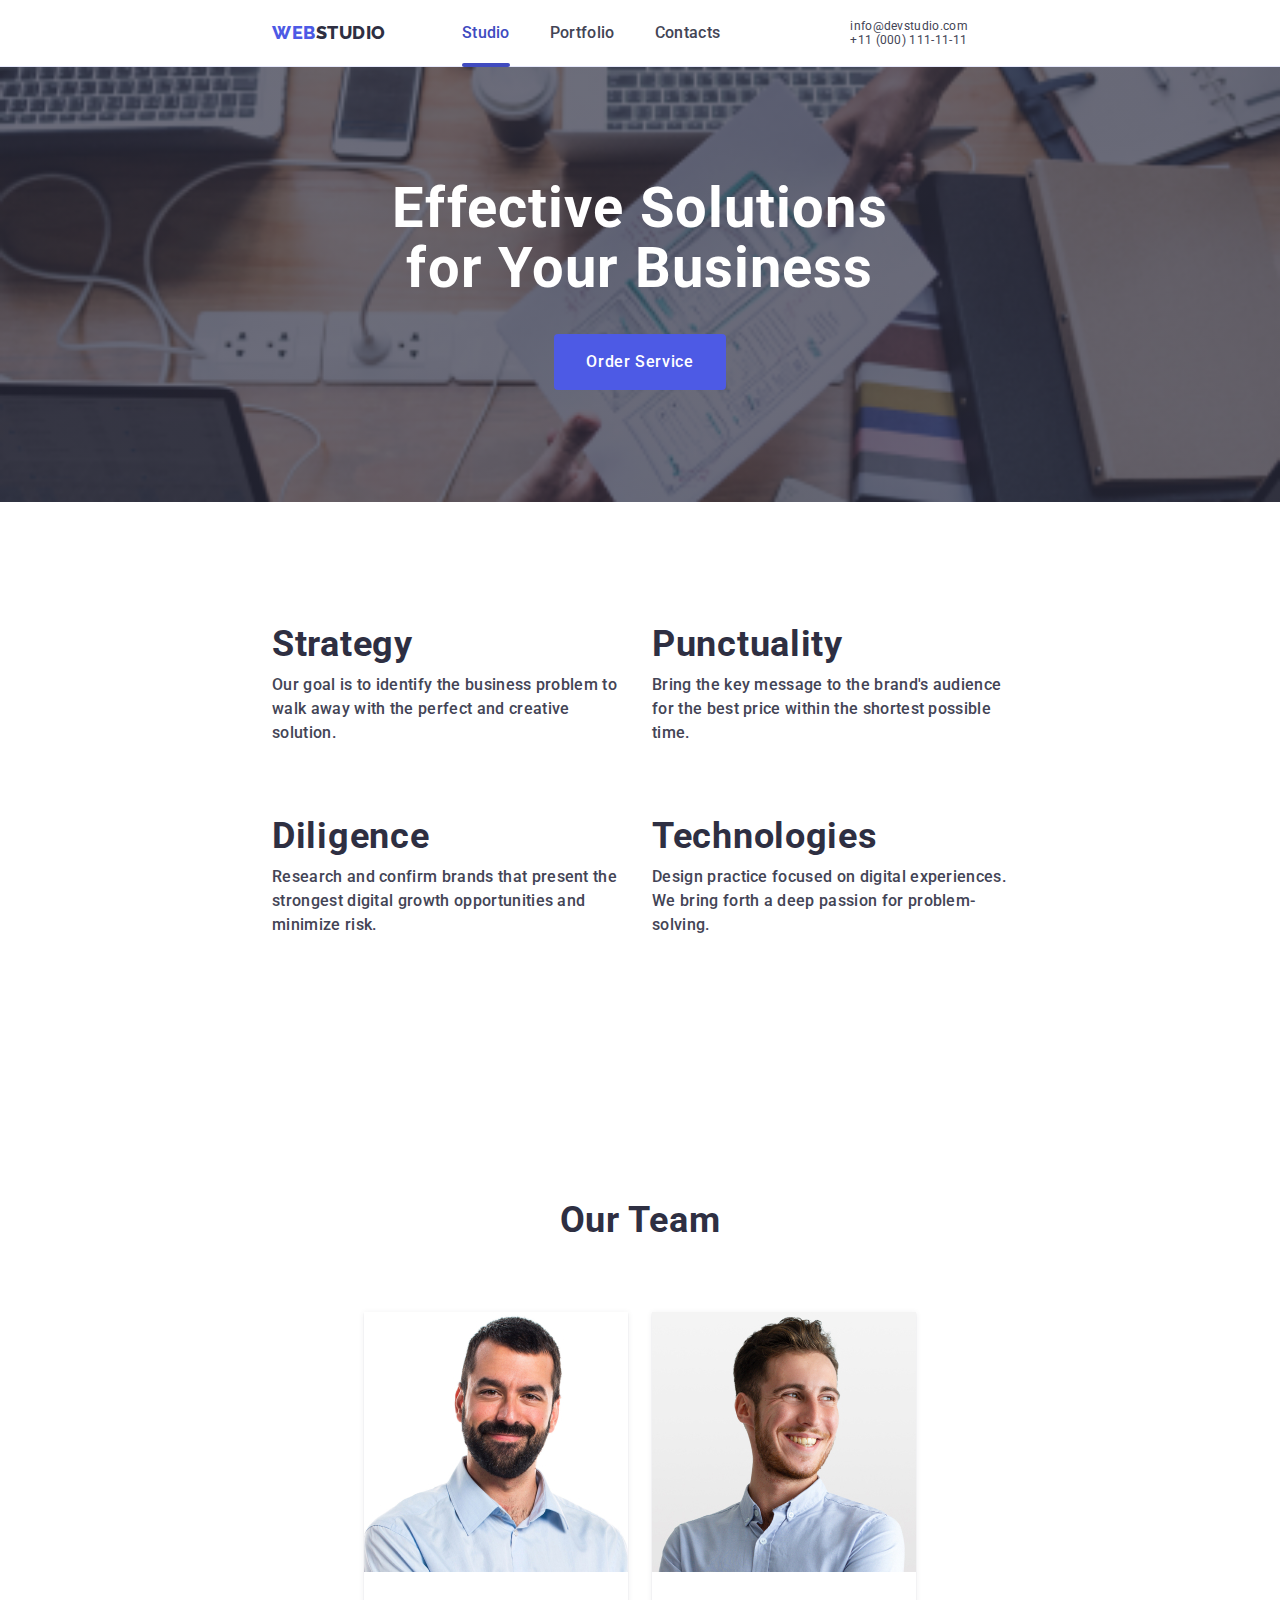
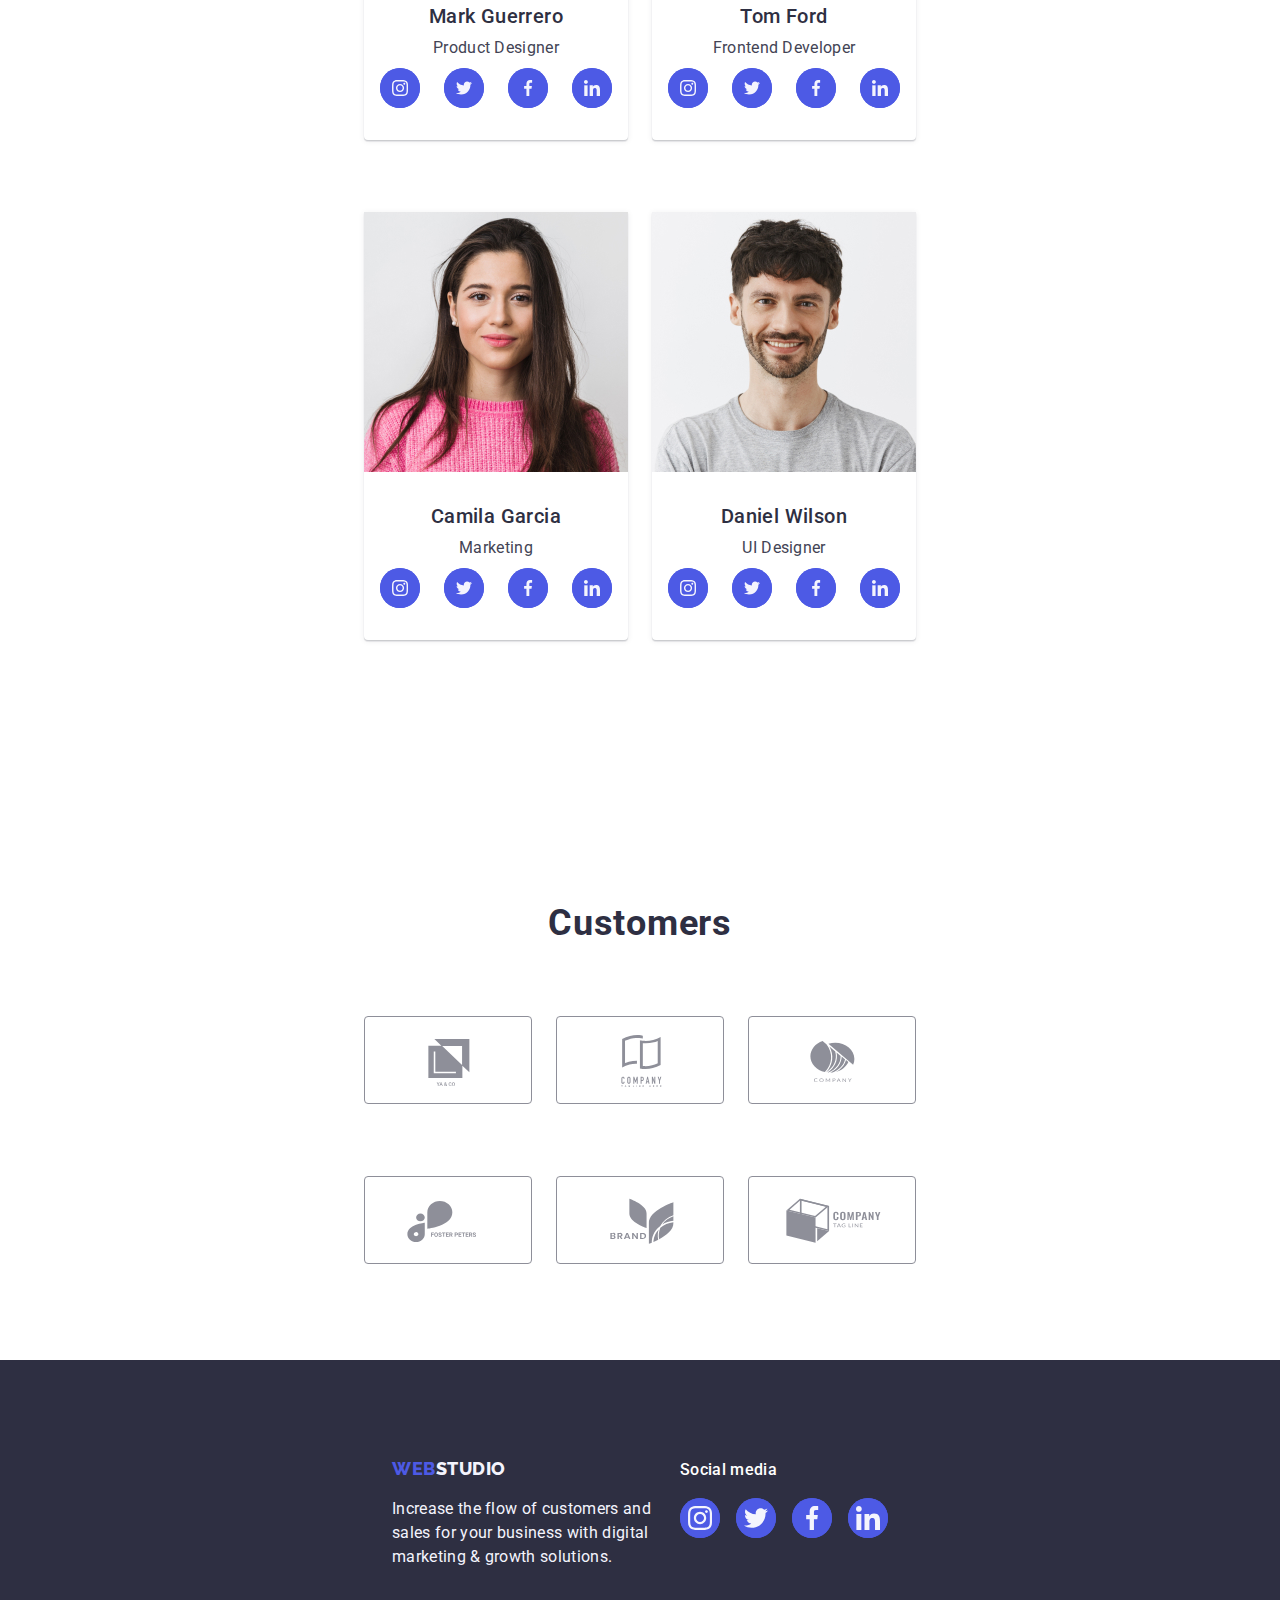
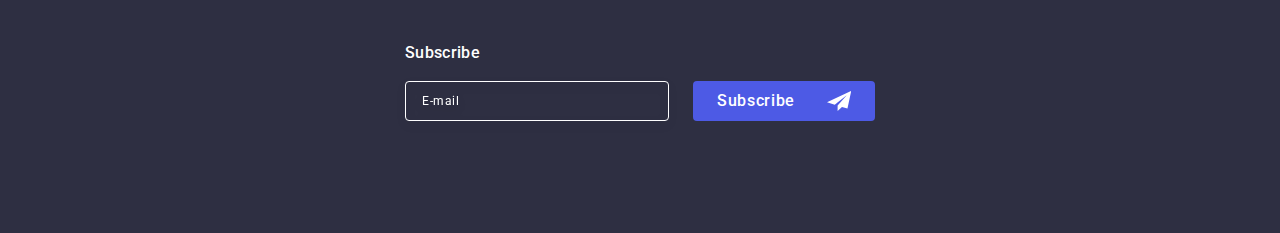
==== commit 930d314e: "modal" ====
--- a/index.html
+++ b/index.html
@@ -444,7 +444,7 @@
 
     <!-- modal -->
 
-    <!-- <div class="backdrop is-hidden" data-modal>
+    <div class="backdrop is-hidden" data-modal>
       <div class="modal">
         <button type="button" class="close-but" data-modal-close>
           <svg width="8" height="8" class="cross">
@@ -537,7 +537,7 @@
         </form>
         
       </div>
-    </div> -->
+    </div>
 
     <!-- open/close button -->
 
--- a/css/styles.css
+++ b/css/styles.css
@@ -95,7 +95,7 @@
 
 .pg-hd {
   display: flex;
-  width: 1158px;
+  width: 100%;
   margin: 0 auto;
   align-items: center;
 }
@@ -366,7 +366,7 @@
 }
 
 .adventage-item {
-  flex-basis: calc((100% - 3 * 24px) / 4);
+  flex-basis: calc((100% - 24px) / 2);
 }
 
 .advent > .adventage-item:not(:last-child) {
@@ -449,6 +449,8 @@
 
 .team-list {
   display: flex;
+  flex-wrap: wrap;
+  justify-content: center;
 }
 
 .team-name {
@@ -508,7 +510,11 @@
 
 .custom {
   display: flex;
-  flex-wrap: wrap;
+  flex-direction: column;
+  justify-content: center;
+  align-items: center;
+  margin-right: auto;
+  margin-left: auto;
 }
 
 .cust {
@@ -990,8 +996,14 @@
 }
 
 .foot-cont {
-  display: flex;
-  align-items: baseline;
+  /* display: flex;
+  align-items: baseline; */
+
+  width: 398px;
+  display: flex;
+  flex-wrap: wrap;
+  align-items: center;
+  justify-content: center;
 }
 
 .logo-footer .web {
@@ -1184,21 +1196,33 @@
     align-items: center;
   }
 
+  .custom {
+    display: flex;
+    flex-direction: row;
+    flex-wrap: wrap;
+  }
+
+  .custom:not(:nth-child(2n)) {
+    margin-right: 16px;
+  }
+
+  .team > .container {
+    width: 264px;
+  }
+
   .team-list {
     flex-wrap: wrap;
-    justify-content: center;
-  }
-
-  .team > .container {
-    width: 264px;
   }
 
   .foot-cont {
-    width: 398px;
+    /* width: 398px;
     display: flex;
     flex-wrap: wrap;
     align-items: center;
-    justify-content: center;
+    justify-content: center; */
+
+    display: flex;
+    align-items: baseline;
   }
 
   @media screen and (max-width: 767px) {
@@ -1384,6 +1408,11 @@
     display: flex;
   }
 
+  .adventage-item {
+    flex-basis: calc((100% - 3 * 24px) / 4);
+    padding: 16px;
+  }
+
   .advent > .adventage-item:not(:last-child) {
     margin-right: 24px;
   }
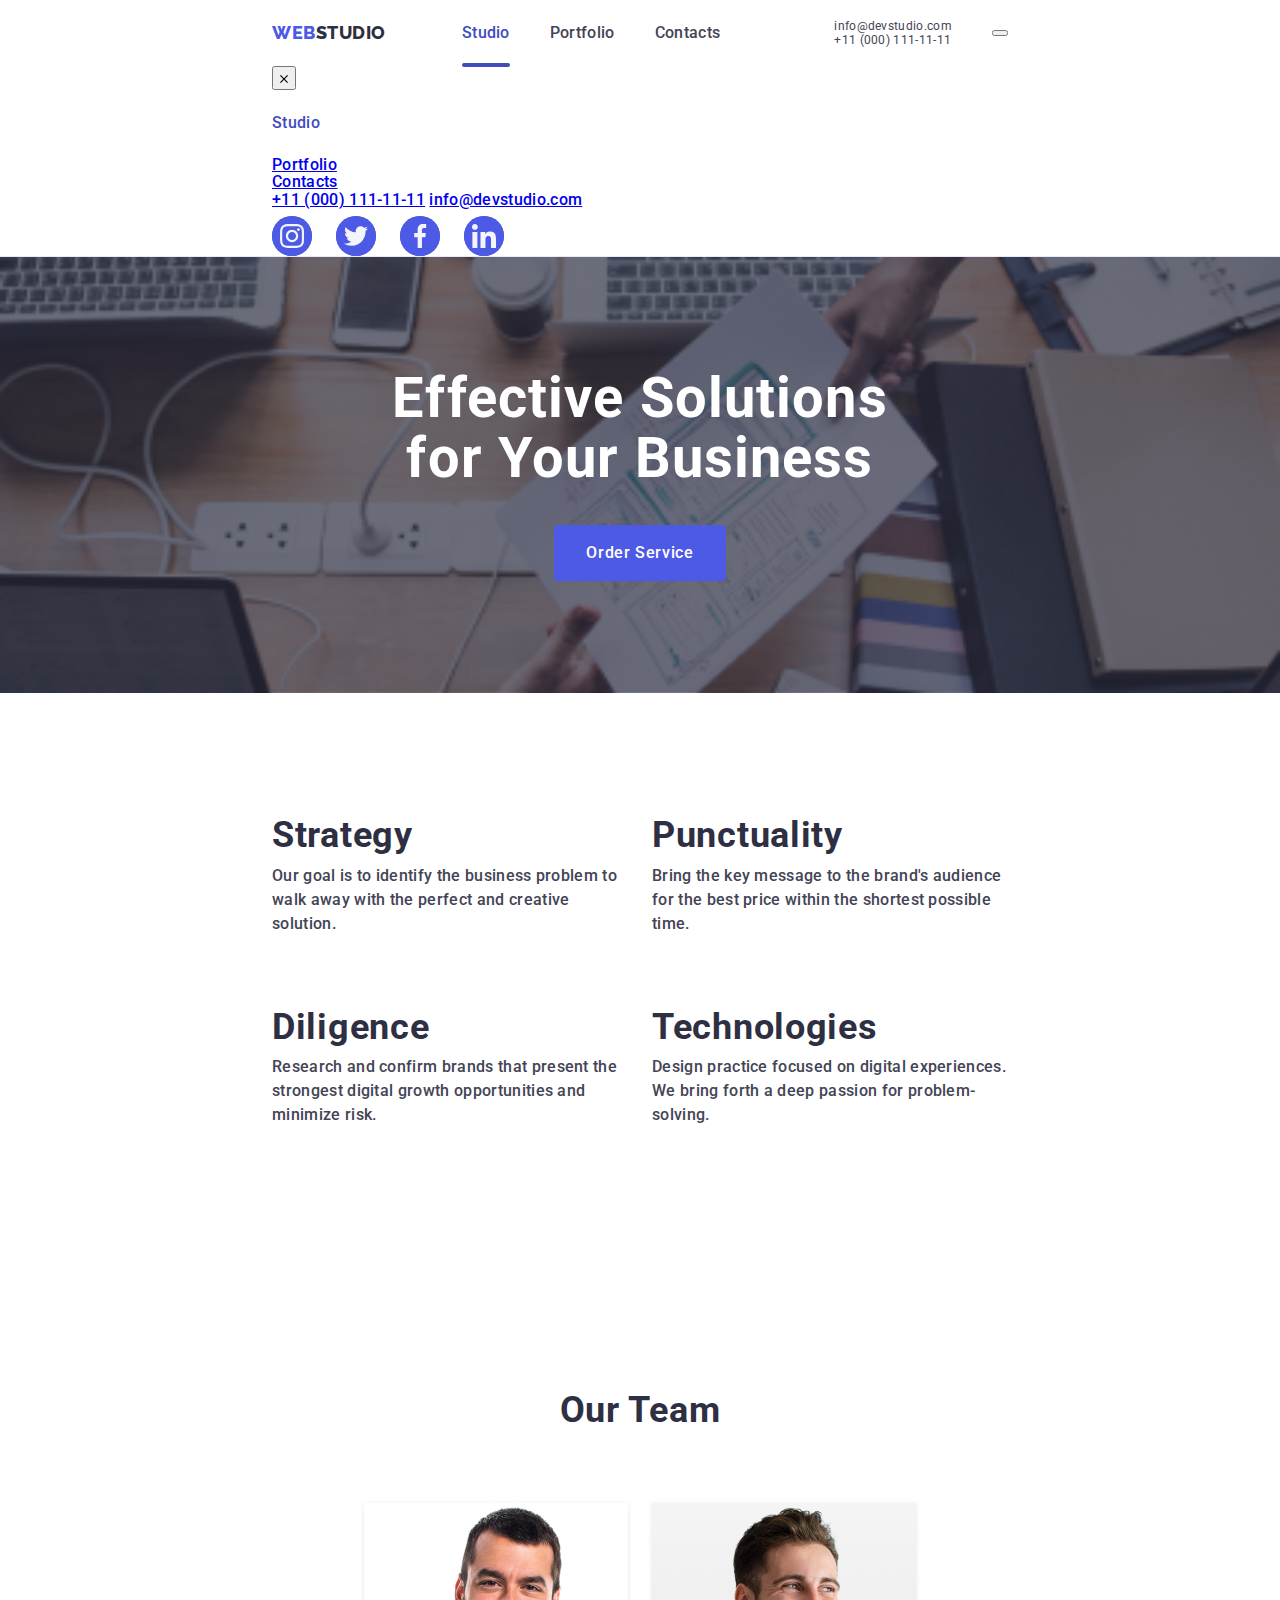
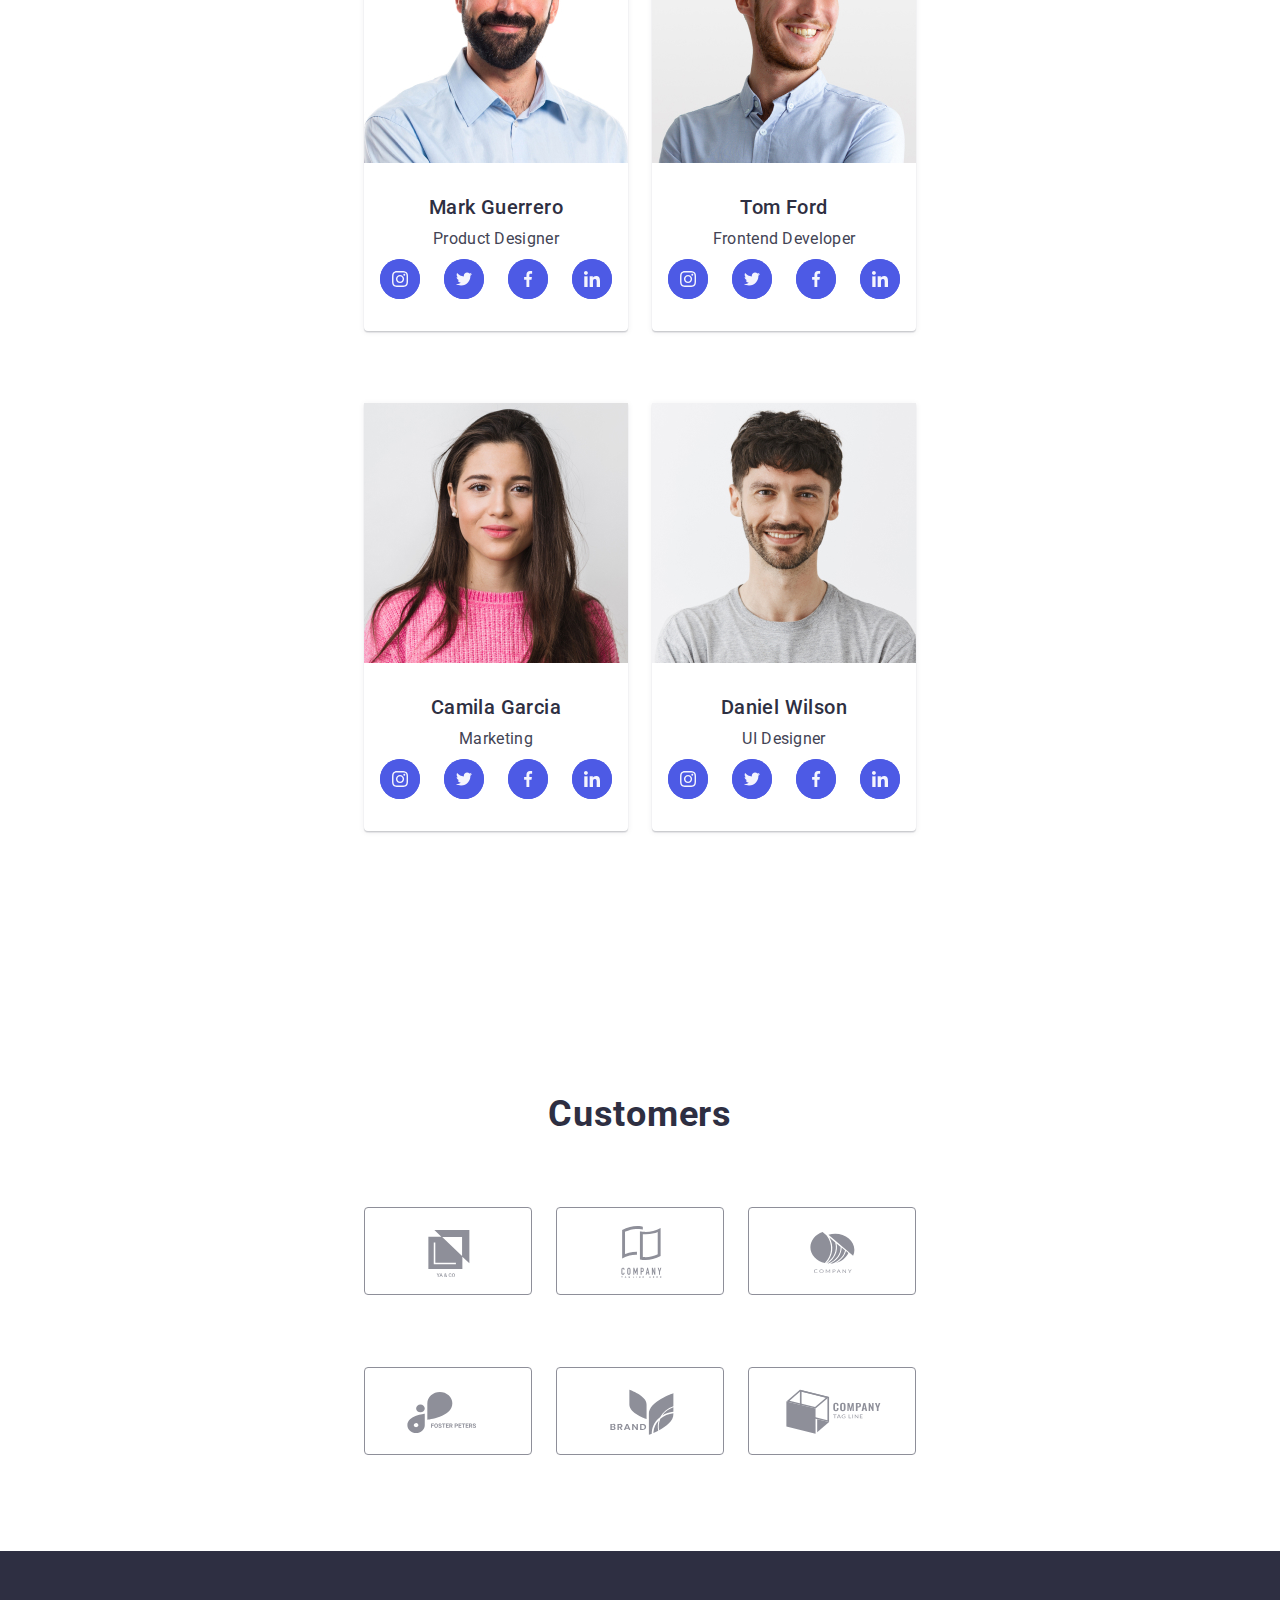
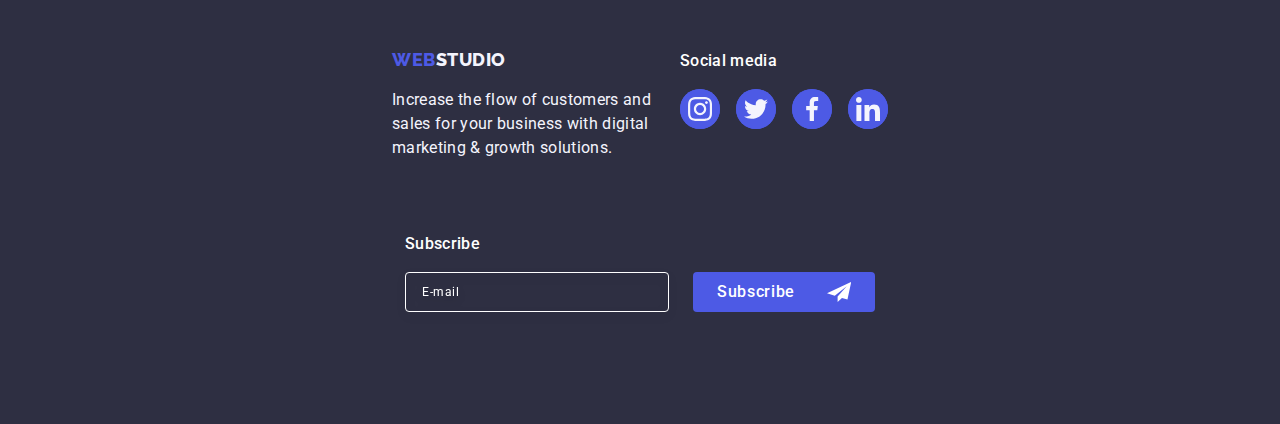
==== commit 05e2a60b: "html" ====
--- a/index.html
+++ b/index.html
@@ -24,9 +24,11 @@
           <a href="./index.html" class="logo link">
             Web<span class="web">Studio</span></a
           >
-        <div class="notformob">
+
           <ul class="site-nav list">
-            <li class="item"><a href="./index.html" class="current-link">Studio</a></li>
+            <li class="item">
+              <a href="./index.html" class="current-link">Studio</a>
+            </li>
             <li class="item">
               <a href="./portfolio.html" class="link">Portfolio</a>
             </li>
@@ -47,7 +49,70 @@
           </ul>
         </address>
 
-        <div class="close"></div>
+        <button type="button" class="open-menu-but" aria-expanded="true" aria-controls="menu-modal" js-open-menu>
+          <!-- <svg width="32" height="22">
+            <use href="./images/menu-but.svg"></use>
+          </svg> -->
+          <span></span>
+          <span></span>
+          <span></span>
+        </button>
+      </div>
+      <div class="menu-modal" id="menu-modal" js-menu-container>
+        <div class="mob-menu container">
+          <button type="button" class="close-menu-but" aria-expanded="false" aria-controls="menu-modal"  js-close-menu>
+            <svg width="8" height="8">
+              <use href="./images/icons.svg#icon-close"></use>
+            </svg>
+          </button>
+
+          <ul class="site-nav-mob list">
+            <li class="item">
+              <a href="./index.html" class="current-link">Studio</a>
+            </li>
+            <li class="item">
+              <a href="./portfolio.html" class="link">Portfolio</a>
+            </li>
+            <li class="item"><a href="#" class="link">Contacts</a></li>
+          </ul>
+
+          <ul class="mob-contact list">
+            <a href="tel:+110001111111" class="link">+11 (000) 111-11-11</a>
+            <a href="mailto:info@devstudio.com" class="link"
+              >info@devstudio.com</a
+            >
+          </ul>
+
+          <ul class="socmed list">
+            <li class="socmed-cont">
+              <a href="" class="socmed-link"
+                ><svg class="socmed-icon" width="24" height="24">
+                  <use href="./images/icons.svg#icon-instagram"></use>
+                </svg>
+              </a>
+            </li>
+            <li class="socmed-cont">
+              <a href="" class="socmed-link"
+                ><svg class="socmed-icon" width="24" height="24">
+                  <use href="./images/icons.svg#icon-twitter"></use>
+                </svg>
+              </a>
+            </li>
+            <li class="socmed-cont">
+              <a href="" class="socmed-link"
+                ><svg class="socmed-icon" width="24" height="24">
+                  <use href="./images/icons.svg#icon-facebook"></use>
+                </svg>
+              </a>
+            </li>
+            <li class="socmed-cont">
+              <a href="" class="socmed-link"
+                ><svg class="socmed-icon" width="24" height="24">
+                  <use href="./images/icons.svg#icon-linkedin"></use>
+                </svg>
+              </a>
+            </li>
+          </ul>
         </div>
       </div>
     </header>
@@ -535,12 +600,13 @@
 
           <button type="submit" class="button send">Send</button>
         </form>
-        
       </div>
     </div>
 
     <!-- open/close button -->
 
+    <script src="./js/menu.js"></script>
     <script src="./js/modal.js"></script>
+
   </body>
 </html>
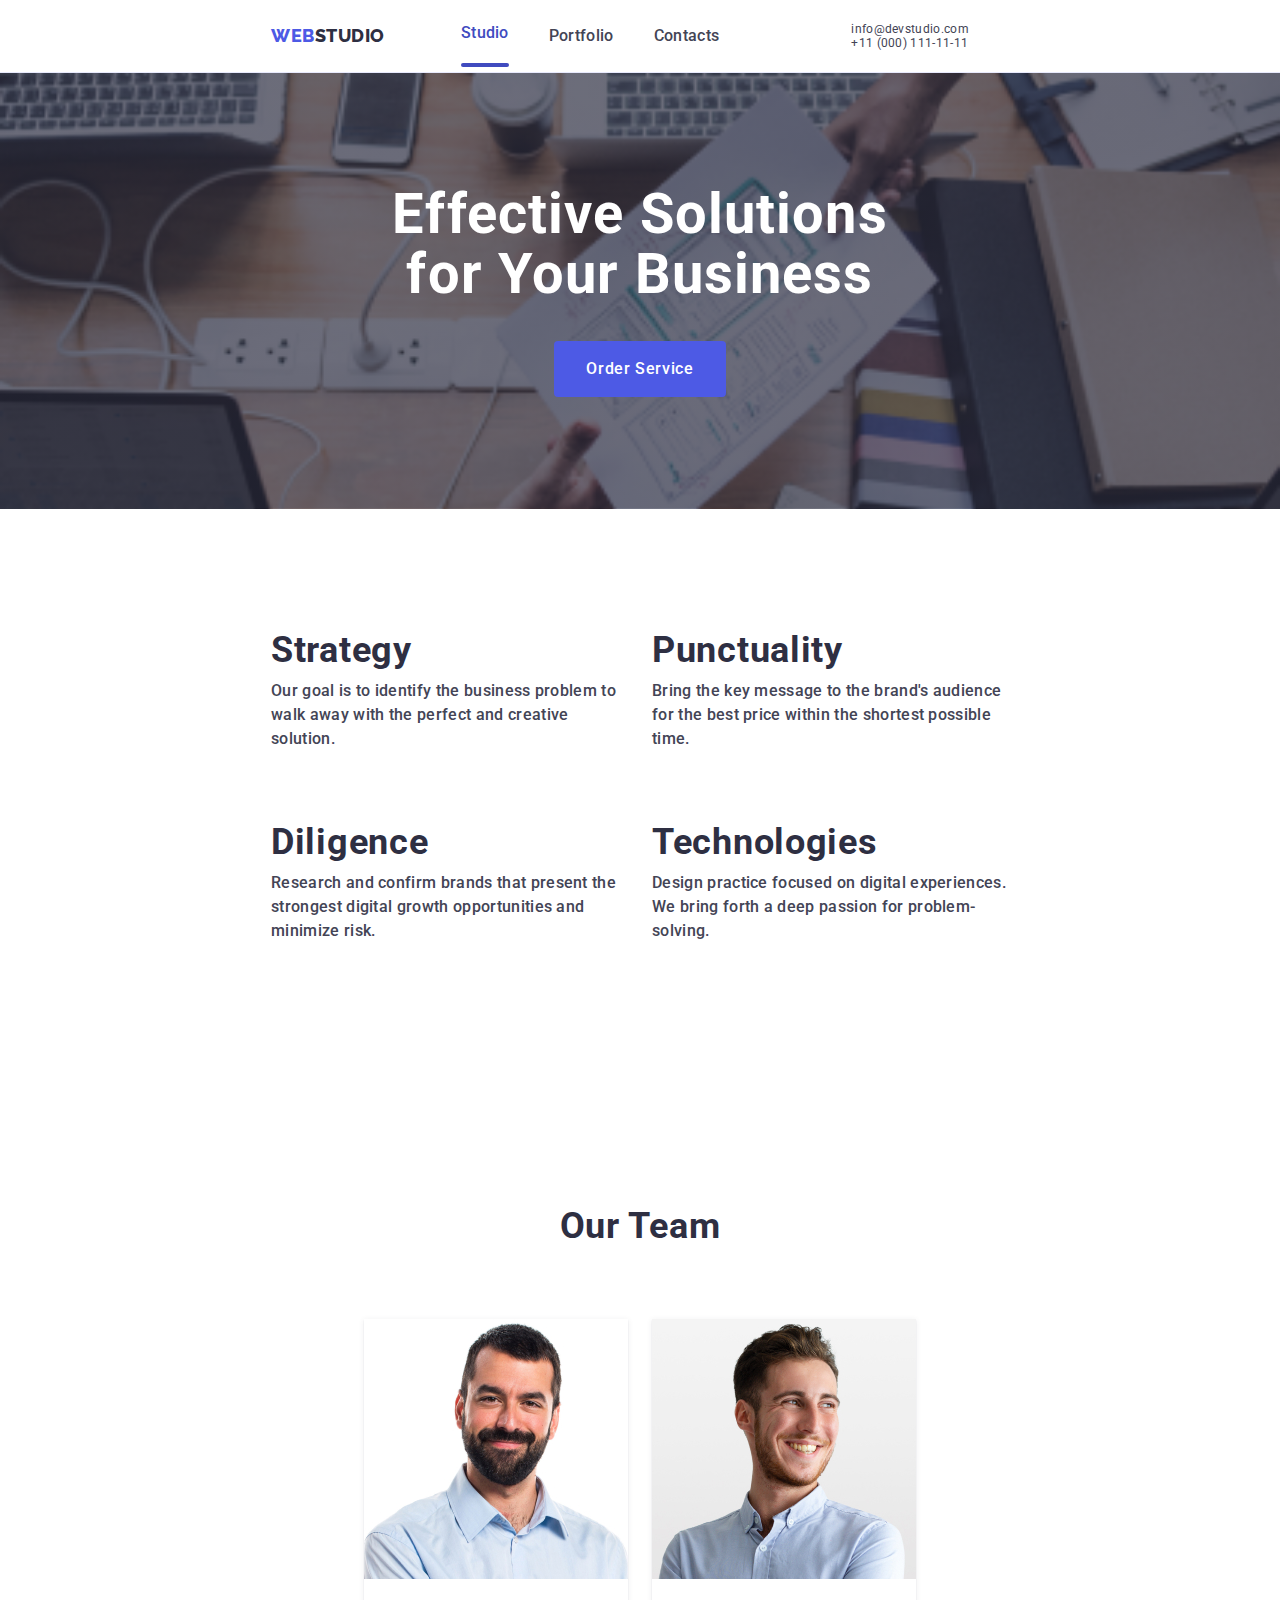
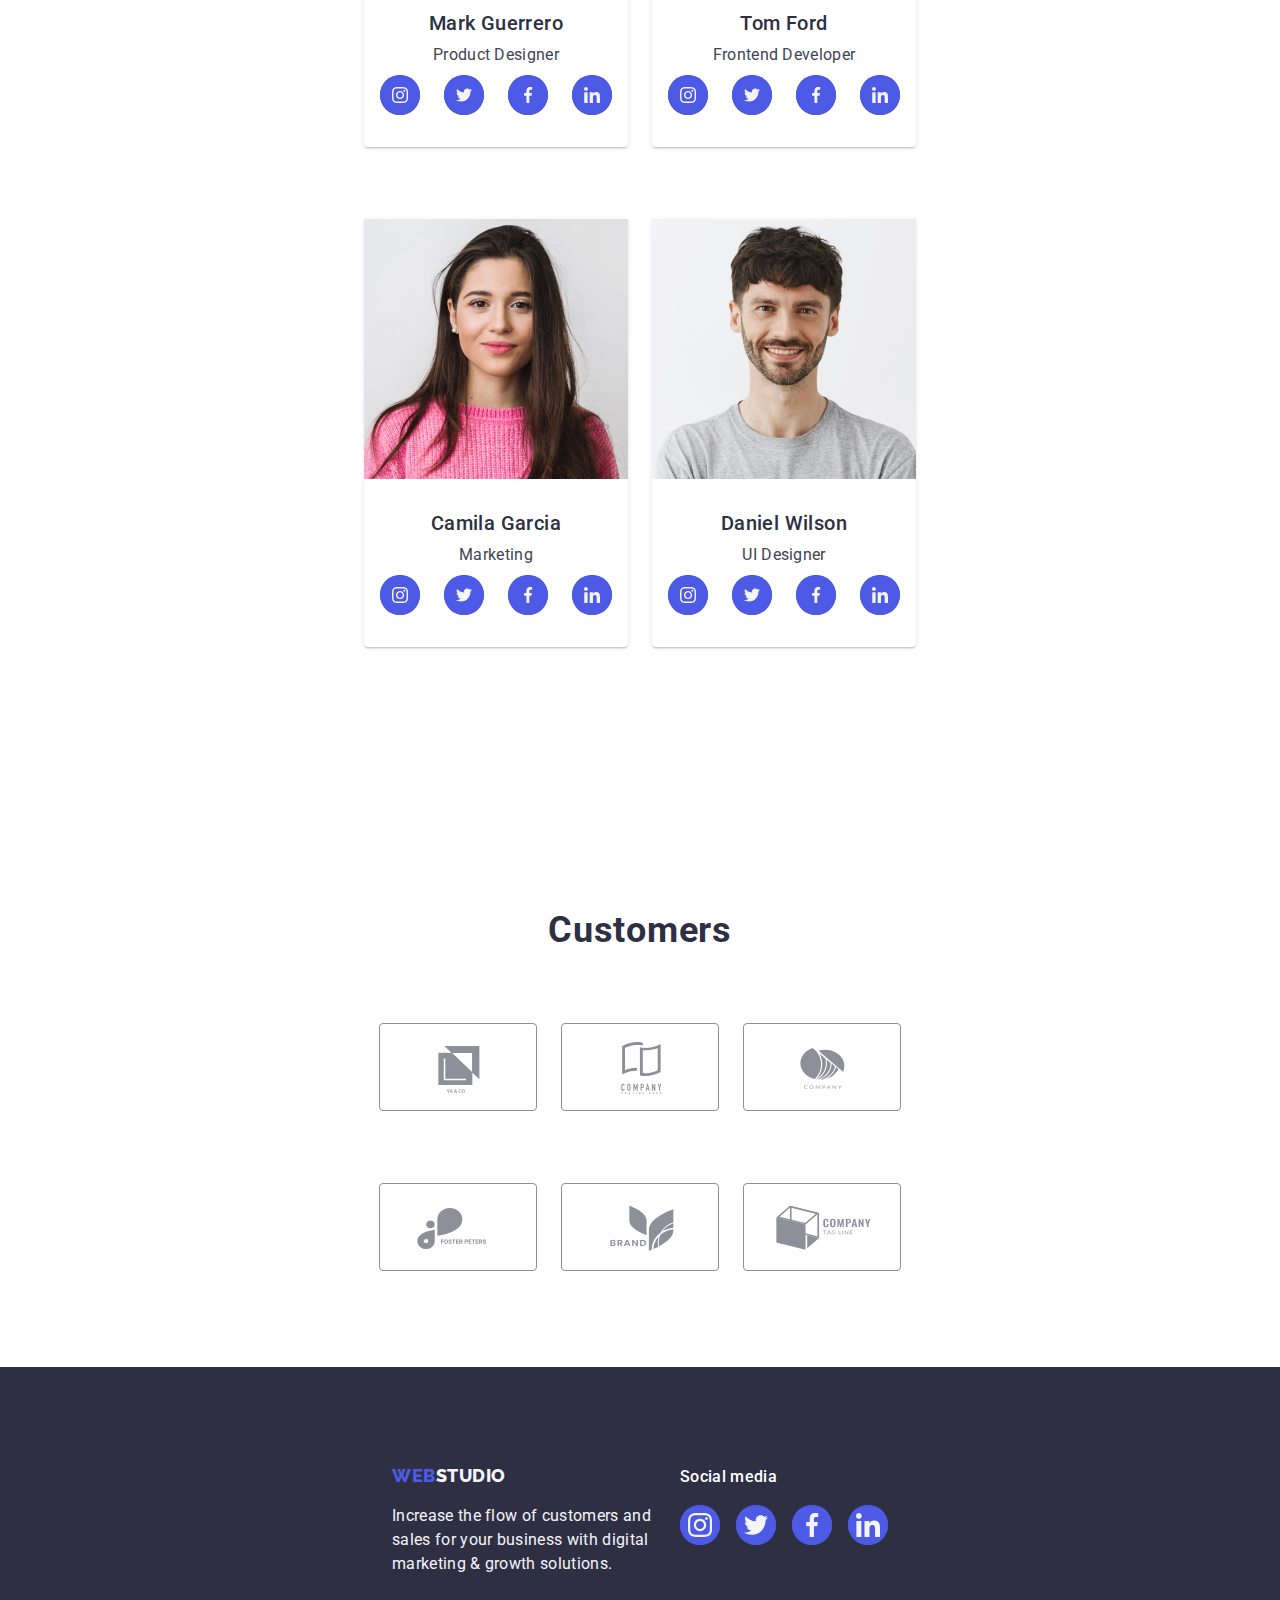
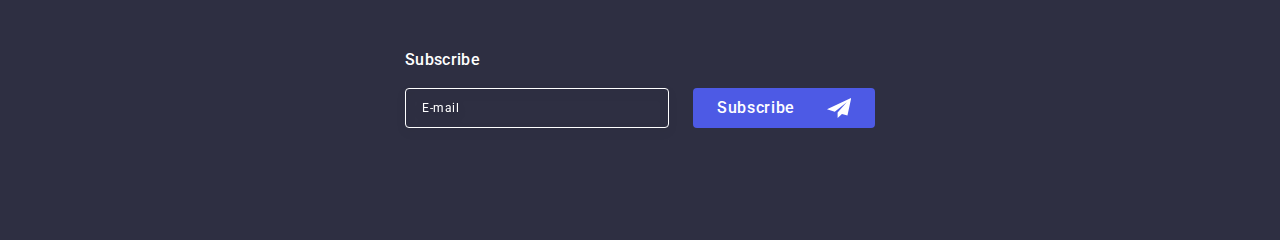
==== commit 88e3fc4d: "studio" ====
--- a/index.html
+++ b/index.html
@@ -49,7 +49,7 @@
           </ul>
         </address>
 
-        <button type="button" class="open-menu-but" aria-expanded="true" aria-controls="menu-modal" js-open-menu>
+        <button type="button" class="open-menu-but js-open-menu" aria-expanded="true" aria-controls="menu-modal" >
           <!-- <svg width="32" height="22">
             <use href="./images/menu-but.svg"></use>
           </svg> -->
@@ -58,9 +58,9 @@
           <span></span>
         </button>
       </div>
-      <div class="menu-modal" id="menu-modal" js-menu-container>
+      <div class="menu-modal js-menu-container" id="menu-modal" >
         <div class="mob-menu container">
-          <button type="button" class="close-menu-but" aria-expanded="false" aria-controls="menu-modal"  js-close-menu>
+          <button type="button" class="close-menu-but js-close-menu" aria-expanded="false" aria-controls="menu-modal"  >
             <svg width="8" height="8">
               <use href="./images/icons.svg#icon-close"></use>
             </svg>
@@ -77,8 +77,8 @@
           </ul>
 
           <ul class="mob-contact list">
-            <a href="tel:+110001111111" class="link">+11 (000) 111-11-11</a>
-            <a href="mailto:info@devstudio.com" class="link"
+            <a href="tel:+110001111111" class="link menu-mob">+11 (000) 111-11-11</a>
+            <a href="mailto:info@devstudio.com" class="link menu-mail"
               >info@devstudio.com</a
             >
           </ul>
--- a/css/styles.css
+++ b/css/styles.css
@@ -24,11 +24,9 @@
 }
 
 .container {
-  /* width: 1158px; */
-  width: 100%;
   margin-right: auto;
   margin-left: auto;
-  /* padding: 0 15px; */
+  padding: 0 15px;
 
   /* temprorary */
   /* outline: 2px solid tomato; */
@@ -95,9 +93,10 @@
 
 .pg-hd {
   display: flex;
-  width: 100%;
-  margin: 0 auto;
-  align-items: center;
+
+  margin: 24px auto;
+  align-items: center;
+  position: relative;
 }
 
 /* nav */
@@ -155,10 +154,15 @@
   text-decoration: none;
   color: currentColor;
 
+  font-size: 16px;
+  font-weight: 500;
+  line-height: 1.5;
+  letter-spacing: 0.32px;
+
   transition: color 250ms cubic-bezier(0.4, 0, 0.2, 1);
 }
 
-.site-nav .current-link::after {
+/* .site-nav .current-link::after {
   content: "";
   position: absolute;
   left: 0;
@@ -175,7 +179,7 @@
 .site-nav .link:focus,
 .site-nav .link:active {
   color: var(--CTA);
-}
+} */
 
 /* address */
 
@@ -287,14 +291,6 @@
 }
 
 /* hero */
-
-.close {
-  display: block;
-  width: 32px;
-  height: 20px;
-  background-color: tomato;
-  margin: 24px;
-}
 
 .hero {
   text-align: center;
@@ -365,10 +361,6 @@
   margin-bottom: 8px;
 }
 
-.adventage-item {
-  flex-basis: calc((100% - 24px) / 2);
-}
-
 .advent > .adventage-item:not(:last-child) {
   margin-bottom: 72px;
 }
@@ -717,8 +709,7 @@
 
 .modal {
   position: absolute;
-  /* left: 516px;
-  top: 80px; */
+
   padding: 72px 24px 24px 24px;
 
   left: 50%;
@@ -1183,6 +1174,174 @@
   align-items: center;
 }
 
+/* before mobil version */
+
+@media screen and (max-width: 767px) {
+  ul {
+    margin: 0;
+  }
+
+  .menu-modal {
+    position: fixed;
+    display: none;
+    top: 0;
+    left: 0;
+    background-color: var(--primary-white);
+    width: 100%;
+    height: 100%;
+    z-index: 100;
+  }
+
+  .is-open {
+    display: block;
+  }
+
+  .close-menu-but {
+    position: absolute;
+    right: 0;
+    top: 24px;
+
+    background-color: transparent;
+    border-radius: 50%;
+    border: 1px solid var(--port-but);
+
+    display: block;
+  }
+
+  .menu-modal > .container {
+    /* width: 100%; */
+    max-width: 396px;
+    height: 100%;
+    padding-right: 60px;
+    padding-left: 40px;
+    position: relative;
+    /* margin: 0; */
+    /* outline: 1px solid tomato; */
+  }
+
+  .mob-menu {
+    width: 100%;
+    position: relative;
+  }
+
+  .site-nav {
+    display: none;
+  }
+
+  .site-nav-mob {
+    padding-top: 80px;
+    display: block;
+  }
+
+  .site-nav-mob .item {
+    padding-top: 24px;
+  }
+
+  .site-nav-mob .link {
+    font-size: 26px;
+    font-weight: 700;
+    letter-spacing: 0.72px;
+    line-height: 1.11;
+
+    text-decoration: none;
+    color: var(--general-text-color);
+  }
+
+  .site-nav-mob .current-link {
+    font-size: 26px;
+    font-weight: 700;
+    letter-spacing: 0.72px;
+    line-height: 1.11;
+    padding-bottom: 0;
+  }
+
+  .site-nav-mob .current-link::after {
+    display: none;
+  }
+
+  .open-menu-but {
+    background-color: transparent;
+    border: none;
+  }
+
+  .open-menu-but span {
+    position: absolute;
+    top: 50%;
+
+    transform: translate(-50%, -50%);
+
+    background-color: black;
+
+    width: 32px;
+    height: 3px;
+  }
+
+  .open-menu-but span:nth-child(2) {
+    top: calc(50% - 7px);
+  }
+
+  .open-menu-but span:nth-child(3) {
+    top: calc(50% + 7px);
+  }
+
+  .mob-contact {
+    margin-top: 284px;
+    display: block;
+  }
+
+  .mob-contact a {
+    color: var(--general-text-color);
+    font-size: 20px;
+    font-weight: 500;
+    letter-spacing: 0.4px;
+    line-height: 1.2;
+  }
+
+  .mob-contact .menu-mob:hover,
+  .mob-contact .menu-mob:focus {
+    color: var(--primty-brand);
+    margin-bottom: 40px;
+    font-size: 30px;
+    font-weight: 700;
+    line-height: 1.11;
+    letter-spacing: 0.72px;
+  }
+
+  .mob-contact .menu-mail:hover,
+  .mob-contact .menu-mail:focus {
+    color: var(--primty-brand);
+    margin-top: 40px;
+    font-size: 30px;
+    font-weight: 700;
+    line-height: 1.11;
+    letter-spacing: 0.72px;
+  }
+
+  .mob-contact .link {
+    display: block;
+    text-decoration: none;
+    color: var(--general-text-color);
+    /* width: 100%; */
+  }
+
+  .mob-soc-med {
+    display: flex;
+  }
+
+  .mob-menu > .socmed {
+    justify-content: space-between;
+    margin-top: 48px;
+  }
+
+  .backdrop {
+    padding: 96px 16px;
+  }
+
+  .modal {
+    max-width: 392px;
+  }
+}
+
 /* mobilka */
 
 @media screen and (min-width: 428px) {
@@ -1206,9 +1365,9 @@
     margin-right: 16px;
   }
 
-  .team > .container {
+  /* .team > .container {
     width: 264px;
-  }
+  } */
 
   .team-list {
     flex-wrap: wrap;
@@ -1246,30 +1405,77 @@
     .foot-h {
       width: 100%;
     }
+
+    /* .close {
+      display: block;
+      background-image: url(../images/menu-but.svg);
+      background-size: contain; */
+    /* background-color: tomato; */
+    /* margin: 24px; */
+    /* } */
+
+    .menu-but {
+      /* fill: inherit; */
+      display: block;
+      outline: 1px solid tomato;
+      border: none;
+      background: transparent;
+    }
   }
 }
 
 /* tablet */
 
 @media screen and (min-width: 768px) {
+  /* general */
+
+  .open-menu-but {
+    display: none;
+  }
+
+  .container {
+    width: 768px;
+  }
+
+  /* head */
+
+  .site-nav {
+    display: flex;
+  }
+
+  .contact {
+    display: block;
+  }
+
+  .pg-hd {
+    margin: 0 auto;
+  }
+
+  .mob-menu {
+    display: none;
+  }
+
+  .site-nav .current-link::after {
+    content: "";
+    position: absolute;
+    left: 0;
+    bottom: -1px;
+
+    display: block;
+    width: 100%;
+    height: 4px;
+    border-radius: 2px;
+    background-color: var(--CTA);
+  }
+
+  .site-nav .link:hover,
+  .site-nav .link:focus,
+  .site-nav .link:active {
+    color: var(--CTA);
+  }
+
   .close {
     display: none;
-  }
-
-  /* general */
-
-  .container {
-    width: 736px;
-  }
-
-  /* head */
-
-  .site-nav {
-    display: flex;
-  }
-
-  .contact {
-    display: block;
   }
 
   /* hero */
@@ -1293,11 +1499,11 @@
     text-align: left;
   }
 
+  .adventage-item {
+    flex-basis: calc((100% - 24px) / 2);
+  }
+
   /* team */
-
-  .team > .container {
-    width: 552px;
-  }
 
   .card:not(:nth-child(2n)) {
     margin-right: 24px;
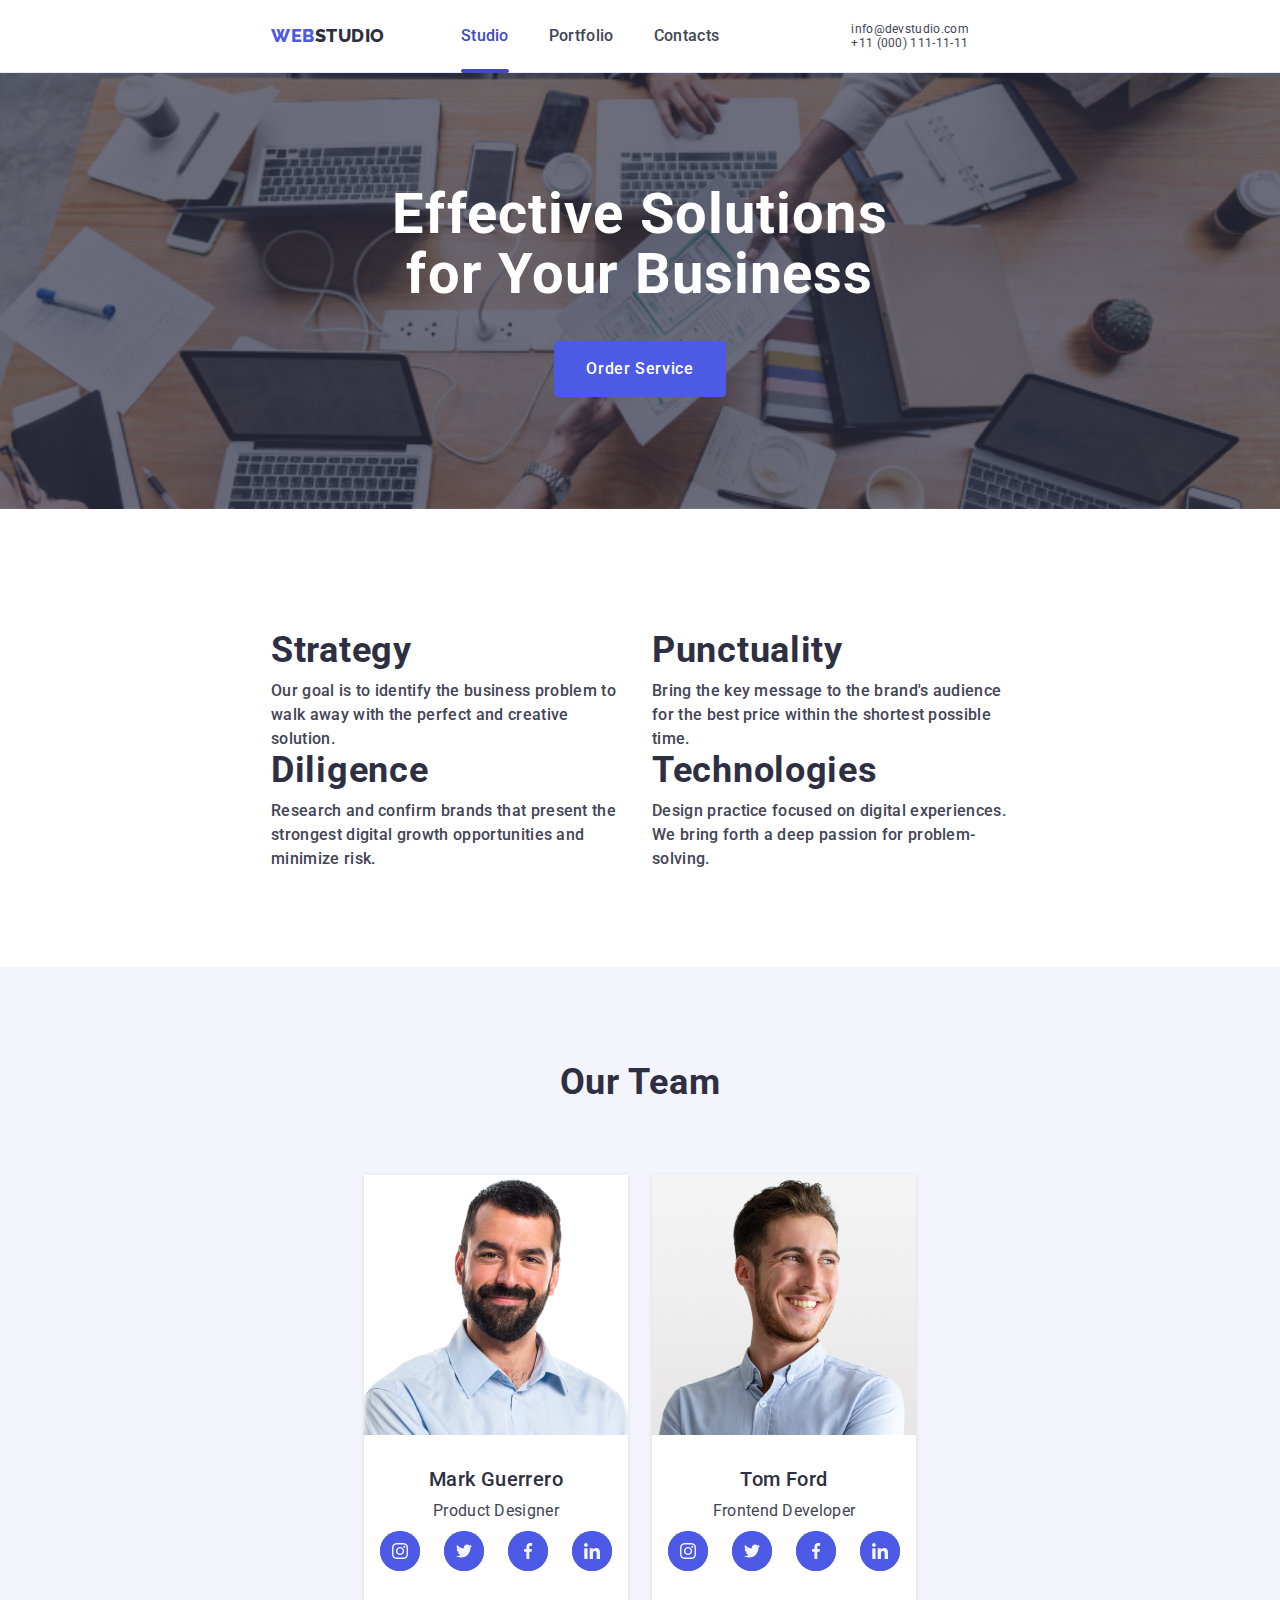
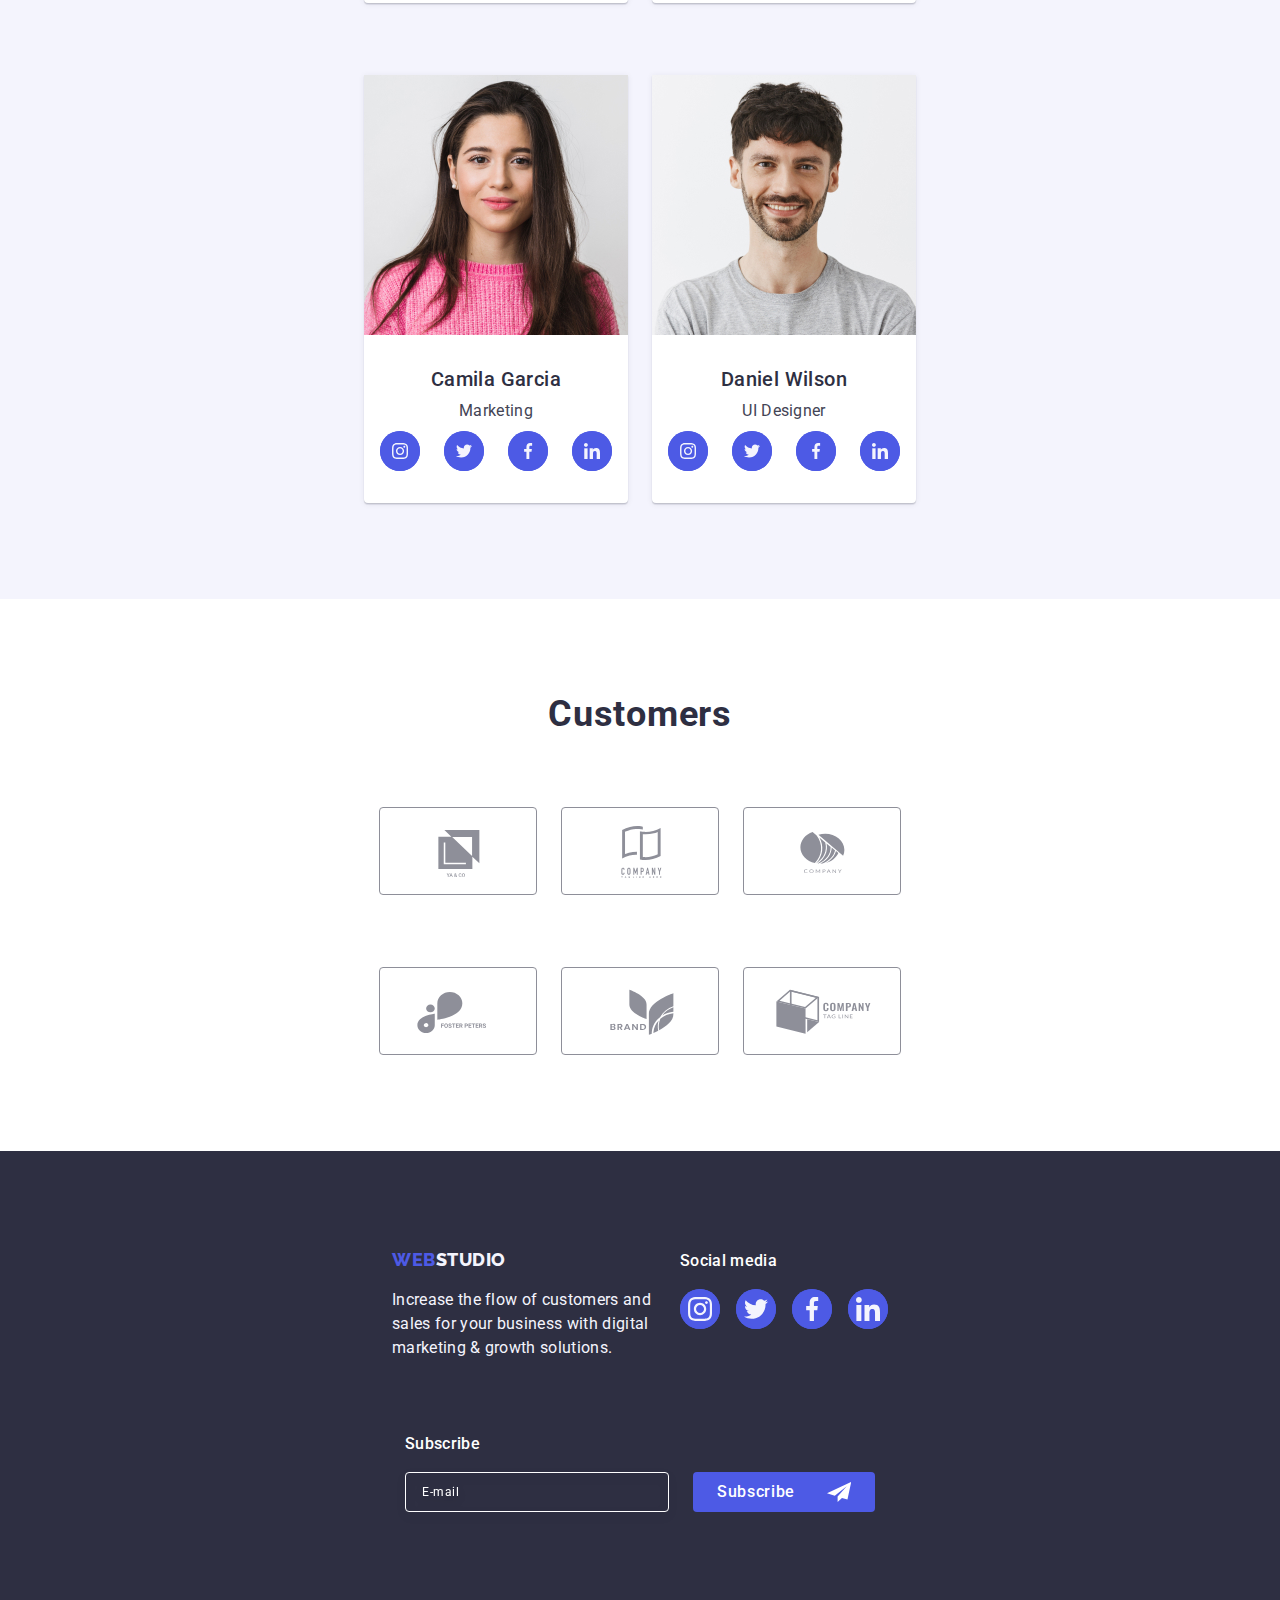
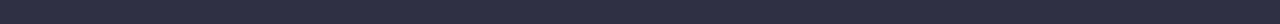
==== commit 1feda63c: "htm" ====
--- a/index.html
+++ b/index.html
@@ -49,7 +49,12 @@
           </ul>
         </address>
 
-        <button type="button" class="open-menu-but js-open-menu" aria-expanded="true" aria-controls="menu-modal" >
+        <button
+          type="button"
+          class="open-menu-but js-open-menu"
+          aria-expanded="true"
+          aria-controls="menu-modal"
+        >
           <!-- <svg width="32" height="22">
             <use href="./images/menu-but.svg"></use>
           </svg> -->
@@ -58,9 +63,14 @@
           <span></span>
         </button>
       </div>
-      <div class="menu-modal js-menu-container" id="menu-modal" >
+      <div class="menu-modal js-menu-container" id="menu-modal">
         <div class="mob-menu container">
-          <button type="button" class="close-menu-but js-close-menu" aria-expanded="false" aria-controls="menu-modal"  >
+          <button
+            type="button"
+            class="close-menu-but js-close-menu"
+            aria-expanded="false"
+            aria-controls="menu-modal"
+          >
             <svg width="8" height="8">
               <use href="./images/icons.svg#icon-close"></use>
             </svg>
@@ -77,7 +87,9 @@
           </ul>
 
           <ul class="mob-contact list">
-            <a href="tel:+110001111111" class="link menu-mob">+11 (000) 111-11-11</a>
+            <a href="tel:+110001111111" class="link menu-mob"
+              >+11 (000) 111-11-11</a
+            >
             <a href="mailto:info@devstudio.com" class="link menu-mail"
               >info@devstudio.com</a
             >
@@ -598,7 +610,9 @@
             </label>
           </div>
 
-          <button type="submit" class="button send">Send</button>
+          <div class="but">
+            <button type="submit" class="button send">Send</button>
+          </div>
         </form>
       </div>
     </div>
@@ -607,6 +621,5 @@
 
     <script src="./js/menu.js"></script>
     <script src="./js/modal.js"></script>
-
   </body>
 </html>
--- a/css/styles.css
+++ b/css/styles.css
@@ -125,6 +125,13 @@
   padding-top: 24px;
   text-decoration: none;
   display: block;
+
+  font-size: 16px;
+  font-weight: 500;
+  line-height: 1.5;
+  letter-spacing: 0.32px;
+
+  transition: color 250ms cubic-bezier(0.4, 0, 0.2, 1);
 }
 
 /* .current-link::after {
@@ -294,8 +301,8 @@
 
 .hero {
   text-align: center;
-  padding-top: 188px;
-  padding-bottom: 188px;
+  padding-top: 112px;
+  padding-bottom: 112px;
   /* 
   display: block; */
   width: 100%;
@@ -361,10 +368,6 @@
   margin-bottom: 8px;
 }
 
-.advent > .adventage-item:not(:last-child) {
-  margin-bottom: 72px;
-}
-
 .list {
   list-style: none;
 }
@@ -431,7 +434,7 @@
 }
 
 .team {
-  /* background-color: var(--team-bg); */
+  background-color: var(--team-bg);
   padding-top: 96px;
   padding-bottom: 96px;
   display: flex;
@@ -468,7 +471,7 @@
   margin-right: 82px; */
 }
 
-.team .card:not(:last-child) {
+.team .card:nth-child(-n + 2) {
   margin-bottom: 72px;
 }
 
@@ -716,7 +719,7 @@
   top: 50%;
   transform: translate(-50%, -50%);
 
-  width: 408px;
+  width: 100%;
   min-height: 584px;
 
   background: #fcfcfc;
@@ -921,14 +924,22 @@
   color: var(--primty-brand);
 }
 
+.but {
+  display: flex;
+  justify-content: center;
+}
+
 .send {
-  display: block;
+  display: flex;
   background-color: var(--primty-brand);
   color: var(--primary-white);
 
-  position: absolute;
+  align-items: center;
+  justify-content: center;
+
+  /* position: absolute;
   right: 120px;
-  bottom: 24px;
+  bottom: 24px; */
 
   min-width: 169px;
   height: 56px;
@@ -1210,7 +1221,7 @@
 
   .menu-modal > .container {
     /* width: 100%; */
-    max-width: 396px;
+    /* max-width: 396px; */
     height: 100%;
     padding-right: 60px;
     padding-left: 40px;
@@ -1222,6 +1233,8 @@
   .mob-menu {
     width: 100%;
     position: relative;
+    padding-top: 80px;
+    padding-bottom: 40px;
   }
 
   .site-nav {
@@ -1229,11 +1242,10 @@
   }
 
   .site-nav-mob {
-    padding-top: 80px;
     display: block;
   }
 
-  .site-nav-mob .item {
+  .site-nav-mob .item:not(:first-child) {
     padding-top: 24px;
   }
 
@@ -1253,6 +1265,7 @@
     letter-spacing: 0.72px;
     line-height: 1.11;
     padding-bottom: 0;
+    padding-top: 0;
   }
 
   .site-nav-mob .current-link::after {
@@ -1385,6 +1398,12 @@
   }
 
   @media screen and (max-width: 767px) {
+    /* advent */
+
+    .advent > .adventage-item:nth-child(-n + 2) {
+      margin-bottom: 72px;
+    }
+
     /* cust */
     .cust-section > .container {
       width: 396px;
@@ -1422,6 +1441,16 @@
       background: transparent;
     }
   }
+
+  @media screen and (min-resolution: 192dpi) {
+    .hero {
+      background-image: linear-gradient(
+          rgba(46, 47, 66, 0.7),
+          rgba(46, 47, 66, 0.7)
+        ),
+        url(../images/mob-bg-2x.jpg);
+    }
+  }
 }
 
 /* tablet */
@@ -1488,6 +1517,27 @@
     margin-bottom: 36px;
   }
 
+  .hero {
+    background-image: linear-gradient(
+        rgba(46, 47, 66, 0.7),
+        rgba(46, 47, 66, 0.7)
+      ),
+      url(../images/tabl-bg.jpg);
+    background-size: cover;
+    background-repeat: no-repeat;
+    background-position: center;
+  }
+
+  @media (min-resolution: 2dppx) {
+    .hero {
+      background-image: linear-gradient(
+          rgba(46, 47, 66, 0.7),
+          rgba(46, 47, 66, 0.7)
+        ),
+        url(../images/tabl-bg-2x.jpg);
+    }
+  }
+
   /* adventages */
 
   .advent {
@@ -1544,6 +1594,10 @@
   .socmed-item {
     margin-right: 0;
     margin-left: 0;
+  }
+
+  .modal {
+    width: 408px;
   }
 
   @media screen and (max-width: 1439px) {
@@ -1602,6 +1656,16 @@
       url(../images/bgim.jpg);
   }
 
+  @media (min-resolution: 2dppx) {
+    .hero {
+      background-image: linear-gradient(
+          rgba(46, 47, 66, 0.7),
+          rgba(46, 47, 66, 0.7)
+        ),
+        url(../images/bgim-2x.jpg);
+    }
+  }
+
   .hero-title {
     margin-bottom: 48px;
   }
@@ -1616,7 +1680,6 @@
 
   .adventage-item {
     flex-basis: calc((100% - 3 * 24px) / 4);
-    padding: 16px;
   }
 
   .advent > .adventage-item:not(:last-child) {
